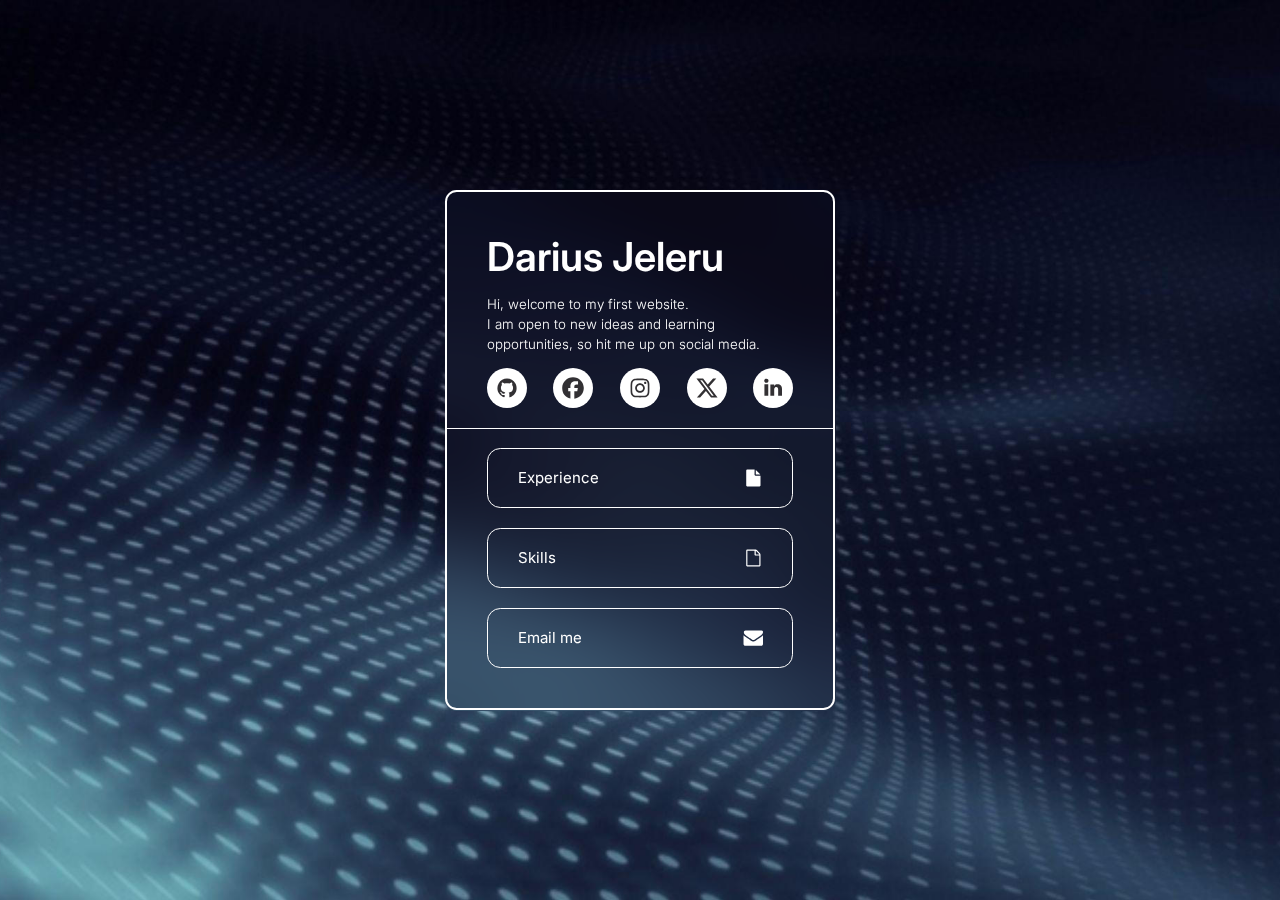
==== index.html @ 6e69805b "rebuild" ====
<!DOCTYPE HTML>
<html lang="en">
	<head>
		<title>home</title>
		<meta charset="utf-8" />
		<meta name="viewport" content="width=device-width,initial-scale=1" />
		<meta name="color-scheme" content="light only" />
		<meta name="description" content="home" />
		<meta property="og:site_name" content="home" />
		<meta property="og:title" content="home" />
		<meta property="og:type" content="website" />
		<meta property="og:description" content="home" />
		<link href="https://fonts.googleapis.com/css2?display=swap&family=Inter:ital,wght@0,300;0,400;0,600;1,300;1,400;1,600" rel="stylesheet" type="text/css" />
		<link rel="stylesheet" href="assets/main.css" />
		<noscript><link rel="stylesheet" href="assets/noscript.css" /></noscript>
	</head>
	<body class="is-loading">
		<div id="wrapper">
			<div id="main">
				<div class="inner">
					<h1 id="text02">Darius Jeleru</h1>
					<p id="text03"><span class="p">Hi, welcome to my first website.<br />I am open to new ideas and learning opportunities, so hit me up on social media.</span></p>
					<ul id="icons02" class="icons">
						<li>
							<a class="n01" href="https://github.com/Darius662/" role="button">
								<svg aria-labelledby="icons02-icon-1-title"><title id="icons02-icon-1-title">GitHub</title><use xlink:href="assets/icons.svg#github"></use></svg>
								<span class="label">GitHub</span>
							</a>
						</li><li>
							<a class="n02" href="https://www.facebook.com/darius.jeleru" role="button">
								<svg aria-labelledby="icons02-icon-2-title"><title id="icons02-icon-2-title">Facebook</title><use xlink:href="assets/icons.svg#facebook"></use></svg>
								<span class="label">Facebook</span>
							</a>
						</li><li>
							<a class="n03" href="https://www.instagram.com/darius_jeleru/" role="button">
								<svg aria-labelledby="icons02-icon-3-title"><title id="icons02-icon-3-title">Instagram</title><use xlink:href="assets/icons.svg#instagram"></use></svg>
								<span class="label">Instagram</span>
							</a>
						</li><li>
							<a class="n04" href="https://x.com/" role="button">
								<svg aria-labelledby="icons02-icon-4-title"><title id="icons02-icon-4-title">X</title><use xlink:href="assets/icons.svg#x"></use></svg>
								<span class="label">X</span>
							</a>
						</li><li>
							<a class="n05" href="https://www.linkedin.com/in/darius-jeleru-5b4602177/" role="button">
								<svg aria-labelledby="icons02-icon-5-title"><title id="icons02-icon-5-title">LinkedIn</title><use xlink:href="assets/icons.svg#linkedin"></use></svg>
								<span class="label">LinkedIn</span>
							</a>
						</li>
					</ul>
					<hr id="divider01" class="full">
					<ul id="buttons01" class="buttons">
						<li>
							<a href="tel:0000000000" class="button n01" role="button"><svg aria-labelledby="buttons01-icon-1-title"><title id="buttons01-icon-1-title">Document</title><use xlink:href="assets/icons.svg#document"></use></svg><span class="label">Experience</span></a>
						</li><li>
							<a href="sms:0000000000" class="button n02" role="button"><svg aria-labelledby="buttons01-icon-2-title"><title id="buttons01-icon-2-title">Document (Alt)</title><use xlink:href="assets/icons.svg#document-alt"></use></svg><span class="label">Skills</span></a>
						</li><li>
							<a href="mailto:user@domain.ext" class="button n03" role="button"><svg aria-labelledby="buttons01-icon-3-title"><title id="buttons01-icon-3-title">Email</title><use xlink:href="assets/icons.svg#email"></use></svg><span class="label">Email me</span></a>
						</li>
					</ul>
				</div>
			</div>
		</div>
		<script src="assets/main.js"></script>
	</body>
</html>
---- assets/main.css ----
html,body,div,span,applet,object,iframe,h1,h2,h3,h4,h5,h6,p,blockquote,pre,a,abbr,acronym,address,big,cite,code,del,dfn,em,img,ins,kbd,q,s,samp,small,strike,strong,sub,sup,tt,var,b,u,i,center,dl,dt,dd,ol,ul,li,fieldset,form,label,legend,table,caption,tbody,tfoot,thead,tr,th,td,article,aside,canvas,details,embed,figure,figcaption,footer,header,hgroup,menu,nav,output,ruby,section,summary,time,mark,audio,video{margin:0;padding:0;border:0;font-size:100%;font:inherit;vertical-align:baseline;}article,aside,details,figcaption,figure,footer,header,hgroup,menu,nav,section{display:block;}body{line-height:1;}ol,ul{list-style:none;}blockquote,q{quotes:none;}blockquote:before,blockquote:after,q:before,q:after{content:'';content:none;}table{border-collapse:collapse;border-spacing:0;}body{-webkit-text-size-adjust:none}mark{background-color:transparent;color:inherit}input::-moz-focus-inner{border:0;padding:0}input[type="text"],input[type="email"],select,textarea{-moz-appearance:none;-webkit-appearance:none;-ms-appearance:none;appearance:none}

*, *:before, *:after {
	box-sizing: border-box;
}

body {
	line-height: 1.0;
	min-height: var(--viewport-height);
	min-width: 320px;
	overflow-x: hidden;
	word-wrap: break-word;
}

body:before {
	content: '';
	display: block;
	background-attachment: scroll;
	height: var(--background-height);
	left: 0;
	pointer-events: none;
	position: fixed;
	top: 0;
	transform: scale(1);
	width: 100vw;
	z-index: 0;
	background-image: url('images/bg.jpg');
	background-position: center;
	background-repeat: no-repeat;
	background-size: cover;
	background-color: #FFFFFF;
}

:root {
	--background-height: 100vh;
	--site-language-alignment: left;
	--site-language-direction: ltr;
	--site-language-flex-alignment: flex-start;
	--site-language-indent-left: 1;
	--site-language-indent-right: 0;
	--site-language-margin-left: 0;
	--site-language-margin-right: auto;
	--viewport-height: 100vh;
}

html {
	font-size: 14pt;
}

u {
	text-decoration: underline;
}

strong {
	color: inherit;
	font-weight: bolder;
}

em {
	font-style: italic;
}

code {
	background-color: rgba(144,144,144,0.25);
	border-radius: 0.25em;
	font-family: 'Lucida Console', 'Courier New', monospace;
	font-size: 0.9em;
	font-weight: normal;
	letter-spacing: 0;
	margin: 0 0.25em;
	padding: 0.25em 0.5em;
	text-indent: 0;
}

mark {
	background-color: rgba(144,144,144,0.25);
}

spoiler-text {
	-webkit-text-stroke: 0;
	background-color: rgba(32,32,32,0.75);
	text-shadow: none;
	text-stroke: 0;
	color: transparent;
	cursor: pointer;
	transition: color 0.1s ease-in-out;
}

spoiler-text.active {
	color: #FFFFFF;
	cursor: text;
}

s {
	text-decoration: line-through;
}

sub {
	font-size: smaller;
	vertical-align: sub;
}

sup {
	font-size: smaller;
	vertical-align: super;
}

a {
	color: inherit;
	text-decoration: underline;
	transition: color 0.25s ease;
}

a[onclick]:not([href]) {
	cursor: pointer;
}

unloaded-script {
	display: none;
}

#wrapper {
	-webkit-overflow-scrolling: touch;
	align-items: center;
	display: flex;
	flex-direction: column;
	justify-content: center;
	min-height: var(--viewport-height);
	overflow: hidden;
	position: relative;
	z-index: 2;
	padding: 3rem 3rem 3rem 3rem;
}

#main {
	--alignment: var(--site-language-alignment);
	--flex-alignment: var(--site-language-flex-alignment);
	--indent-left: var(--site-language-indent-left);
	--indent-right: var(--site-language-indent-right);
	--margin-left: var(--site-language-margin-left);
	--margin-right: var(--site-language-margin-right);
	--border-radius-tl: 0.875rem;
	--border-radius-tr: 0.875rem;
	--border-radius-br: 0.875rem;
	--border-radius-bl: 0.875rem;
	align-items: center;
	display: flex;
	flex-grow: 0;
	flex-shrink: 0;
	justify-content: center;
	max-width: 100%;
	position: relative;
	text-align: var(--alignment);
	z-index: 1;
	background-color: transparent;
	border-radius: var(--border-radius-tl) var(--border-radius-tr) var(--border-radius-br) var(--border-radius-bl);
	border-top: solid 2px #FFFFFF;
	border-right: solid 2px #FFFFFF;
	border-bottom: solid 2px #FFFFFF;
	border-left: solid 2px #FFFFFF;
	-webkit-backdrop-filter: blur(2rem);
	backdrop-filter: blur(2rem);
	transition: opacity 1s ease 0s,transform 1s ease 0s;
}

#main > .inner {
	--border-radius-tl: calc(0.875rem - 2px);
	--border-radius-tr: calc(0.875rem - 2px);
	--border-radius-br: calc(0.875rem - 2px);
	--border-radius-bl: calc(0.875rem - 2px);
	--padding-horizontal: 3rem;
	--padding-vertical: 3rem;
	--spacing: 1rem;
	--width: 29rem;
	border-radius: var(--border-radius-tl) var(--border-radius-tr) var(--border-radius-br) var(--border-radius-bl);
	max-width: 100%;
	position: relative;
	width: var(--width);
	z-index: 1;
	padding: var(--padding-vertical) var(--padding-horizontal);
}

#main > .inner > * {
	margin-top: var(--spacing);
	margin-bottom: var(--spacing);
}

#main > .inner > :first-child {
	margin-top: 0 !important;
}

#main > .inner > :last-child {
	margin-bottom: 0 !important;
}

#main > .inner > .full {
	margin-left: calc(var(--padding-horizontal) * -1);
	max-width: calc(100% + calc(var(--padding-horizontal) * 2) + 0.4725px);
	width: calc(100% + calc(var(--padding-horizontal) * 2) + 0.4725px);
}

#main > .inner > .full:first-child {
	border-top-left-radius: inherit;
	border-top-right-radius: inherit;
	margin-top: calc(var(--padding-vertical) * -1) !important;
}

#main > .inner > .full:last-child {
	border-bottom-left-radius: inherit;
	border-bottom-right-radius: inherit;
	margin-bottom: calc(var(--padding-vertical) * -1) !important;
}

#main > .inner > .full.screen {
	border-radius: 0 !important;
	max-width: 100vw;
	position: relative;
	width: 100vw;
	left: 50%;
	margin-left: -50vw;
	right: auto;
}

body.is-loading #main {
	opacity: 0;
	transform: translateY(0.6375rem);
}

body #wrapper:after {
	background-position: center;
	background-repeat: no-repeat;
	background-size: contain;
	content: '';
	display: block;
	height: 8.125rem;
	left: calc(50% - 4.0625rem);
	opacity: 0;
	pointer-events: none;
	position: fixed;
	top: calc(50% - 4.0625rem);
	transition: opacity 1s ease, visibility 1s;
	visibility: hidden;
	width: 8.125rem;
	z-index: 100000;
}

body.is-loading {
	pointer-events: none;
}

body.is-loading.with-loader #wrapper:after {
	background-image: url('[data-uri]');
	opacity: 1;
	transform: scale(1.0);
	visibility: visible;
}

body.is-playing.with-loader #wrapper:after {
	opacity: 0;
	transform: scale(0.5);
	transition: opacity 0.25s ease, transform 0.75s ease, visibility 0.25s;
	visibility: hidden;
}

body.is-instant #main, body.is-instant #main > .inner > *,body.is-instant #main > .inner > section > *  {
	transition: none !important;
}

body.is-instant:after {
	display: none !important;
	transition: none !important;
}

h1, h2, h3, p {
	direction: var(--site-language-direction);
	position: relative;
}

h1 span.p, h2 span.p, h3 span.p, p span.p {
	display: block;
	position: relative;
}

h1 span[style], h2 span[style], h3 span[style], p span[style], h1 strong, h2 strong, h3 strong, p strong, h1 a, h2 a, h3 a, p a, h1 code, h2 code, h3 code, p code, h1 mark, h2 mark, h3 mark, p mark, h1 spoiler-text, h2 spoiler-text, h3 spoiler-text, p spoiler-text {
	-webkit-text-fill-color: currentcolor;
}

#text02 {
	color: #FFFFFF;
	font-family: 'Inter', sans-serif;
	font-size: 3em;
	line-height: 1.25;
	font-weight: 600;
}

#text02 mark {
	color: #FFF72B;
	background-color: transparent;
}

#text02 a {
	text-decoration: underline;
}

#text02 a:hover {
	text-decoration: none;
}

#text02 span.p:nth-child(n + 2) {
	margin-top: 1rem;
}

#text02 > * {
	display: inline-block;
	line-height: 1.2;
}

#text03 {
	max-width: 88.875rem;
	margin-left: var(--margin-left);
	margin-right: var(--margin-right);
	color: #FFFFFF;
	font-family: 'Inter', sans-serif;
	font-size: 1em;
	line-height: 1.5;
	font-weight: 300;
}

#text03 mark {
	color: #A17C5A;
	background-color: transparent;
}

#text03 a {
	text-decoration: none;
}

#text03 a:hover {
	text-decoration: underline;
}

#text03 span.p:nth-child(n + 2) {
	margin-top: 1rem;
}

.icons {
	display: flex;
	flex-wrap: wrap;
	justify-content: var(--flex-alignment);
	letter-spacing: 0;
	padding: 0;
}

.icons li {
	position: relative;
	z-index: 1;
}

.icons li a {
	align-items: center;
	display: flex;
	justify-content: center;
}

.icons li a svg {
	display: block;
	position: relative;
}

.icons li a + svg {
	display: block;
	height: 100%;
	left: 0;
	pointer-events: none;
	position: absolute;
	top: 0;
	width: 100%;
	z-index: -1;
}

.icons li a .label {
	display: none;
}

#icons02 {
	font-size: 1.5em;
	gap: 2rem;
}

#icons02 li a {
	border-radius: 100%;
	height: 2em;
	width: 2em;
	transition: transform 0.125s ease, color 0.125s ease, background-color 0.125s ease, border-color 0.125s ease;
}

#icons02 li a svg {
	height: 60%;
	width: 60%;
	transition: fill 0.125s ease;
}

#icons02 a {
	background-color: #FFFFFF;
}

#icons02 a svg {
	fill: #323033;
}

#icons02 a:hover {
	background-color: #FFFFFF !important;
}

#icons02 li a + svg {
	transition: transform 0.125s ease, fill 0.125s ease, stroke 0.125s ease;
}

#icons02 li a:hover {
	transform: scale(1.0775);
}

#icons02 li a:hover + svg {
	transform: scale(1.0775);
}

hr {
	align-items: center;
	border: 0;
	display: flex;
	justify-content: var(--flex-alignment);
	min-height: 1rem;
	padding: 0;
	position: relative;
	width: 100%;
}

hr:before {
	content: '';
}

#divider01:before {
	width: 100%;
	background-color: #FFFFFF;
	height: 1px;
}

.buttons {
	cursor: default;
	display: flex;
	justify-content: var(--flex-alignment);
	letter-spacing: 0;
	padding: 0;
}

.buttons li {
	max-width: 100%;
	text-align: var(--alignment);
}

.buttons li a {
	align-items: center;
	justify-content: center;
	max-width: 100%;
	text-align: center;
	text-decoration: none;
	vertical-align: middle;
	white-space: nowrap;
}

#buttons01 {
	gap: 1.5rem;
	flex-direction: row;
	flex-wrap: wrap;
}

#buttons01 li a {
	display: inline-flex;
	width: 100vw;
	height: 4.5rem;
	line-height: 4.5rem;
	padding: 0 2.25rem;
	vertical-align: middle;
	font-family: 'Inter', sans-serif;
	font-size: 1.125em;
	font-weight: 400;
	border-radius: 1rem;
	flex-direction: row-reverse;
	justify-content: flex-end;
	transition: transform 0.25s ease, color 0.25s ease, background-color 0.25s ease, border-color 0.25s ease;
}

#buttons01 li a svg {
	display: block;
	fill: #FFFFFF;
	flex-grow: 0;
	flex-shrink: 0;
	height: 100%;
	min-width: 16px;
	width: 1.5em;
	margin-left: 1.125rem;
	margin-right: calc(-0.125em + 0rem);
	transition: fill 0.25s ease;
}

#buttons01 li a .label {
	direction: var(--site-language-direction);
	overflow: hidden;
	flex-grow: 1;
	flex-shrink: 1;
	text-align: left;
	width: 100%;
}

#buttons01 .button {
	color: #FFFFFF;
	border: solid 1px #FFFFFF;
}

#buttons01 .button:hover {
	border-color: #FFFFFF !important;
	color: #FFFFFF !important;
}

#buttons01 .button:hover svg {
	fill: #FFFFFF !important;
}

#buttons01 li a:hover {
	transform: scale(1.025);
}

@media (max-width: 1920px) {
	
}

@media (max-width: 1680px) {
	html {
		font-size: 10pt;
	}
}

@media (max-width: 1280px) {
	html {
		font-size: 10pt;
	}
}

@media (max-width: 1024px) {
	
}

@media (max-width: 980px) {
	html {
		font-size: 9pt;
	}
}

@media (max-width: 736px) {
	html {
		font-size: 10pt;
	}
	
	
	
	#wrapper {
		padding: 2rem 2rem 2rem 2rem;
	}
	
	#main > .inner {
		--padding-horizontal: 2.5rem;
		--padding-vertical: 2.5rem;
		--spacing: 1rem;
	}
	
	#text02 {
		letter-spacing: 0rem;
		width: 100%;
		font-size: 3em;
		line-height: 1.25;
	}
	
	#text03 {
		letter-spacing: 0rem;
		width: 100%;
		font-size: 1em;
		line-height: 1.5;
	}
	
	#icons02 {
		font-size: 1.5em;
		gap: 2rem;
	}
	
	#icons02:not(:first-child) {
		margin-top: 2rem !important;
	}
	
	#icons02:not(:last-child) {
		margin-bottom: 2rem !important;
	}
	
	#divider01:not(:first-child) {
		margin-top: 2.5rem !important;
	}
	
	#divider01:not(:last-child) {
		margin-bottom: 2.5rem !important;
	}
	
	#buttons01 {
		gap: 1.5rem;
	}
	
	#buttons01 li a {
		letter-spacing: 0rem;
		font-size: 1.125em;
	}
	
	#buttons01 li a svg {
		width: 1.5em;
	}
}

@media (max-width: 480px) {
	#wrapper {
		padding: 1rem 1rem 1rem 1rem;
	}
	
	#main > .inner {
		--spacing: 0.875rem;
	}
	
	#buttons01 {
		flex-direction: column;
		flex-wrap: nowrap;
	}
	
	#buttons01 li a {
		max-width: 100%;
		width: 100%;
	}
}

@media (max-width: 360px) {
	#wrapper {
		padding: 0.5rem 0.5rem 0.5rem 0.5rem;
	}
	
	#main > .inner {
		--padding-horizontal: 1.875rem;
		--padding-vertical: 1.875rem;
		--spacing: 0.75rem;
	}
	
	#text02 {
		font-size: 2em;
	}
	
	#text03 {
		font-size: 1em;
	}
	
	#icons02 {
		gap: 1.5rem;
	}
	
	#buttons01 {
		gap: 1.125rem;
	}
}
---- assets/noscript.css ----
body {
	overflow: auto !important;
}

#main {
	opacity: 1.0 !important;
	transform: none !important;
	transition: none !important;
	filter: none !important;
}
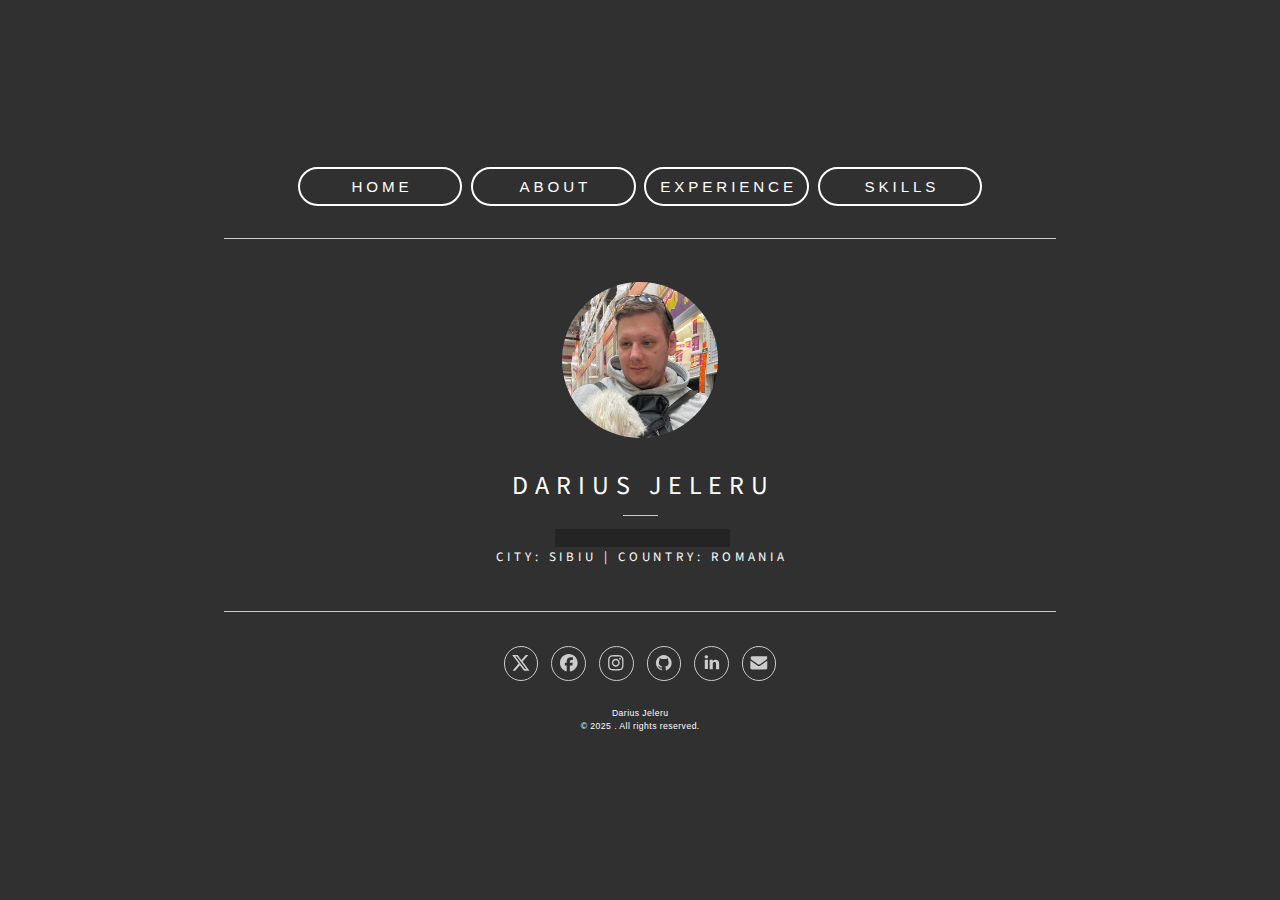
==== commit 342549ee: "variant 2" ====
--- a/index.html
+++ b/index.html
@@ -1,16 +1,16 @@
 <!DOCTYPE HTML>
 <html lang="en">
 	<head>
-		<title>home</title>
+		<title>Complete</title>
 		<meta charset="utf-8" />
 		<meta name="viewport" content="width=device-width,initial-scale=1" />
 		<meta name="color-scheme" content="light only" />
-		<meta name="description" content="home" />
-		<meta property="og:site_name" content="home" />
-		<meta property="og:title" content="home" />
+		<meta name="description" content="Complete" />
+		<meta property="og:site_name" content="Complete" />
+		<meta property="og:title" content="Complete" />
 		<meta property="og:type" content="website" />
-		<meta property="og:description" content="home" />
-		<link href="https://fonts.googleapis.com/css2?display=swap&family=Inter:ital,wght@0,300;0,400;0,600;1,300;1,400;1,600" rel="stylesheet" type="text/css" />
+		<meta property="og:description" content="Complete" />
+		<link href="https://fonts.googleapis.com/css2?display=swap&family=Source+Sans+Pro:ital,wght@0,200;0,400;0,700;1,200;1,400;1,700&family=Sora:ital,wght@0,200;0,400;1,200;1,400" rel="stylesheet" type="text/css" />
 		<link rel="stylesheet" href="assets/main.css" />
 		<noscript><link rel="stylesheet" href="assets/noscript.css" /></noscript>
 	</head>
@@ -18,46 +18,166 @@
 		<div id="wrapper">
 			<div id="main">
 				<div class="inner">
-					<h1 id="text02">Darius Jeleru</h1>
-					<p id="text03"><span class="p">Hi, welcome to my first website.<br />I am open to new ideas and learning opportunities, so hit me up on social media.</span></p>
-					<ul id="icons02" class="icons">
-						<li>
-							<a class="n01" href="https://github.com/Darius662/" role="button">
-								<svg aria-labelledby="icons02-icon-1-title"><title id="icons02-icon-1-title">GitHub</title><use xlink:href="assets/icons.svg#github"></use></svg>
-								<span class="label">GitHub</span>
-							</a>
-						</li><li>
-							<a class="n02" href="https://www.facebook.com/darius.jeleru" role="button">
-								<svg aria-labelledby="icons02-icon-2-title"><title id="icons02-icon-2-title">Facebook</title><use xlink:href="assets/icons.svg#facebook"></use></svg>
-								<span class="label">Facebook</span>
-							</a>
-						</li><li>
-							<a class="n03" href="https://www.instagram.com/darius_jeleru/" role="button">
-								<svg aria-labelledby="icons02-icon-3-title"><title id="icons02-icon-3-title">Instagram</title><use xlink:href="assets/icons.svg#instagram"></use></svg>
-								<span class="label">Instagram</span>
-							</a>
-						</li><li>
-							<a class="n04" href="https://x.com/" role="button">
-								<svg aria-labelledby="icons02-icon-4-title"><title id="icons02-icon-4-title">X</title><use xlink:href="assets/icons.svg#x"></use></svg>
-								<span class="label">X</span>
-							</a>
-						</li><li>
-							<a class="n05" href="https://www.linkedin.com/in/darius-jeleru-5b4602177/" role="button">
-								<svg aria-labelledby="icons02-icon-5-title"><title id="icons02-icon-5-title">LinkedIn</title><use xlink:href="assets/icons.svg#linkedin"></use></svg>
-								<span class="label">LinkedIn</span>
-							</a>
-						</li>
-					</ul>
-					<hr id="divider01" class="full">
-					<ul id="buttons01" class="buttons">
-						<li>
-							<a href="tel:0000000000" class="button n01" role="button"><svg aria-labelledby="buttons01-icon-1-title"><title id="buttons01-icon-1-title">Document</title><use xlink:href="assets/icons.svg#document"></use></svg><span class="label">Experience</span></a>
-						</li><li>
-							<a href="sms:0000000000" class="button n02" role="button"><svg aria-labelledby="buttons01-icon-2-title"><title id="buttons01-icon-2-title">Document (Alt)</title><use xlink:href="assets/icons.svg#document-alt"></use></svg><span class="label">Skills</span></a>
-						</li><li>
-							<a href="mailto:user@domain.ext" class="button n03" role="button"><svg aria-labelledby="buttons01-icon-3-title"><title id="buttons01-icon-3-title">Email</title><use xlink:href="assets/icons.svg#email"></use></svg><span class="label">Email me</span></a>
-						</li>
-					</ul>
+					<header id="header">
+						<ul id="buttons01" class="buttons">
+							<li>
+								<a href="#home" class="button n01" role="button">Home</a>
+							</li><li>
+								<a href="#about" class="button n02" role="button">About</a>
+							</li><li>
+								<a href="#experience" class="button n03" role="button">Experience</a>
+							</li><li>
+								<a href="#skills" class="button n04" role="button">Skills</a>
+							</li>
+						</ul>
+						<hr id="divider01">
+					</header>
+					<section id="home-section">
+						<div id="image01" class="image">
+							<span class="frame"><img src="assets/images/image01.jpg" alt="" /></span>
+						</div>
+						<div id="container02" class="container default full">
+							<div class="wrapper">
+								<div class="inner">
+									<h1 id="text23">Darius Jeleru</h1>
+									<hr id="divider12">
+									<p id="text25"><span class="p"><spoiler-text>DevOps Specialist</spoiler-text><br />City: Sibiu | Country: Romania</span></p>
+								</div>
+							</div>
+						</div>
+					</section>
+					<section id="about-section">
+						<div id="container01" class="container default full">
+							<div class="wrapper">
+								<div class="inner">
+									<h3 id="text05">About</h3>
+									<p id="text06"><span class="p">I am a tech-savvy person with a passion for <strong>gaming, Linux, Docker and Kubernetes</strong>. I love spending time in the realm of <strong>PC games, Linux Servers and Containers</strong>. My passion extends to a desire to constantly <strong>learn and grow</strong>. I am always seeking to acquire new IT skills like Coding, 3D Design, sketching, and something new getting added now and then.</span><span class="p">As an introvert, I find fulfillment in solitary pursuits and enjoy spending time alone with my hobbies.</span><span class="p">I am a <strong>DevOps Engineer</strong> with 4+ years of experience in the field.<br />I am passionate about self hosting everything on my own. If there is a big Tech app out there, I am self hosting it.</span><span class="p">I already replaced google photos with Immich, Onedrive, GDrive, and others with Nextcloud, and so on.<br />All is running on my two ProxMox Servers, TrueNas Server and some Raspberry Pis.</span></p>
+								</div>
+							</div>
+						</div>
+					</section>
+					<section id="experience-section">
+						<div id="container03" class="container default full">
+							<div class="wrapper">
+								<div class="inner">
+									<h3 id="text01">Experience</h3>
+									<h3 id="text08"><span class="p"><strong>DevOps Specialist</strong><br /><em>OptWare Romania</em></span></h3>
+									<p id="text10"><span class="p">I am maintaining Production relevant applications for our customer, reviewing and deploying new versions of the maintained applications and supporting users with technical issues.<br /><em>City: Sibiu | Country: Romania</em><br /><strong>01/11/2024 – Today</strong></span></p>
+								</div>
+							</div>
+						</div>
+						<div id="container04" class="container default full">
+							<div class="wrapper">
+								<div class="inner">
+									<h3 id="text11"><span class="p"><strong>DevOps Specialist</strong><br /><em>NTT DATA Romania</em></span></h3>
+									<p id="text12"><span class="p">I am maintaining Production relevant applications for our customer, reviewing and deploying new versions of the maintained applications and supporting users with technical issues.<br /><em>City: Sibiu | Country: Romania</em><br /><strong>11/2022 – 01/11/2024</strong></span></p>
+								</div>
+							</div>
+						</div>
+						<div id="container05" class="container default full">
+							<div class="wrapper">
+								<div class="inner">
+									<h3 id="text02"><span class="p"><strong>Onsite IT Support Specialist</strong><br /><em>VALEO IT Services International GmbH</em></span></h3>
+									<p id="text13"><span class="p">Managed IAM, MDM, and server systems for file, proxy, mail, print, and directory services.<br />Replaced the local IT Manager at client locations.<br /><em>City: Luhe-Wildenau | Country: Germany</em><br /><strong>02/2022 – 11/2022</strong></span></p>
+								</div>
+							</div>
+						</div>
+						<div id="container07" class="container default full">
+							<div class="wrapper">
+								<div class="inner">
+									<h3 id="text14"><span class="p"><strong>IT Support Specialist</strong><br /><em>VALEO IT Services International GmbH</em></span></h3>
+									<p id="text15"><span class="p">Provided 1st, 2nd, and 3rd level IT support for various companies<br /><em>City: Sibiu | Country: Romania</em><br /><strong>05/2020 – 02/2022</strong></span></p>
+								</div>
+							</div>
+						</div>
+						<div id="container08" class="container default full">
+							<div class="wrapper">
+								<div class="inner">
+									<h3 id="text16"><span class="p"><strong>Project Leader / CAD Part Designer</strong><br /><em>Bertrandt Engineering</em></span></h3>
+									<p id="text17"><span class="p">Led projects involving the design, development, and virtual testing of automotive components for BMW, Mini, Rolls-Royce, and Toyota and designing parts for the mentioned brands.<br /><em>City: Sibiu | Country: Romania</em><br /><strong>08/2019 – 05/2020</strong></span></p>
+								</div>
+							</div>
+						</div>
+						<div id="container09" class="container default full">
+							<div class="wrapper">
+								<div class="inner">
+									<h3 id="text18"><span class="p"><strong>Dispatcher</strong><br /><em>Xella</em></span></h3>
+									<p id="text19"><span class="p">Oversaw logistics and administrative tasks using SAP<br /><em>City: Sibiu | Country: Romania</em><br /><strong>04/2018 – 07/2018</strong></span></p>
+								</div>
+							</div>
+						</div>
+						<div id="container10" class="container default full">
+							<div class="wrapper">
+								<div class="inner">
+									<h3 id="text20"><span class="p"><strong>Customer service representative</strong><br /><em>Sykes Enterprise Eastern Europe</em></span></h3>
+									<p id="text21"><span class="p">Delivered exceptional customer service in a call center environment<br /><em>City: Sibiu | Country: Romania</em><br /><strong>06/2017 – 07/2018</strong></span></p>
+								</div>
+							</div>
+						</div>
+						<div id="container11" class="container default full">
+							<div class="wrapper">
+								<div class="inner">
+									<h3 id="text09"><span class="p"><strong>Delivery Office Typesetter</strong><br /><em>S.C. Amplexor Services S.R.L.</em></span></h3>
+									<p id="text07"><span class="p">Specialized in graphic design and document preparation using Adobe tools<br /><em>City: Sibiu | Country: Romania</em><br /><strong>02/2017 – 05/2017</strong></span></p>
+								</div>
+							</div>
+						</div>
+					</section>
+					<section id="skills-section">
+						<div id="container12" class="container default full">
+							<div class="wrapper">
+								<div class="inner">
+									<h2 id="text24"><em><strong>Core Competencies</strong></em></h2>
+									<div id="list03" class="list"><ul><li><p><strong>Engineering Excellence</strong>: Infrastructure Design, CI/CD Pipeline, Industry Best Practices</p></li><li><p><strong>Analytical &amp; Problem-Solving</strong>: Problem Solving, Analytical Thinking</p></li><li><p><strong>Growth Mindset</strong>: Continuous Learning, Adaptability &amp; Flexibility</p></li></ul></div>
+								</div>
+							</div>
+						</div>
+						<div id="container13" class="container default full">
+							<div class="wrapper">
+								<div class="inner">
+									<h2 id="text22"><em><strong>Technical Skills</strong></em></h2>
+									<div id="list02" class="list"><ul><li><p><strong>Cloud Computing</strong>: Azure, AWS, Docker, Kubernetes, Terraform</p></li><li><p><strong>Programming &amp; Scripting</strong>: Python, Bash Scripting, PowerShell</p></li><li><p><strong>DevOps</strong>: Jenkins, Git, Ansible</p></li><li><p><strong>Monitoring &amp; Logging</strong>: Elk Cluster, Prometheus, Influx DB, Grafana, NetData</p></li><li><p><strong>System Administration</strong>: Linux Administration, Windows Administration, Networking Concepts</p></li></ul></div>
+								</div>
+							</div>
+						</div>
+					</section>
+					<footer id="footer">
+						<hr id="divider03">
+						<ul id="icons01" class="icons">
+							<li>
+								<a class="n01" href="https://x.com/" role="button">
+									<svg aria-labelledby="icons01-icon-1-title"><title id="icons01-icon-1-title">X</title><use xlink:href="assets/icons.svg#x"></use></svg>
+									<span class="label">X</span>
+								</a>
+							</li><li>
+								<a class="n02" href="https://www.facebook.com/darius.jeleru" role="button">
+									<svg aria-labelledby="icons01-icon-2-title"><title id="icons01-icon-2-title">Facebook</title><use xlink:href="assets/icons.svg#facebook"></use></svg>
+									<span class="label">Facebook</span>
+								</a>
+							</li><li>
+								<a class="n03" href="https://instagram.com/darius_jeleru" role="button">
+									<svg aria-labelledby="icons01-icon-3-title"><title id="icons01-icon-3-title">Instagram</title><use xlink:href="assets/icons.svg#instagram"></use></svg>
+									<span class="label">Instagram</span>
+								</a>
+							</li><li>
+								<a class="n04" href="https://github.com/darius662" role="button">
+									<svg aria-labelledby="icons01-icon-4-title"><title id="icons01-icon-4-title">GitHub</title><use xlink:href="assets/icons.svg#github"></use></svg>
+									<span class="label">GitHub</span>
+								</a>
+							</li><li>
+								<a class="n05" href="https://www.linkedin.com/in/darius-jeleru-5b4602177/" role="button">
+									<svg aria-labelledby="icons01-icon-5-title"><title id="icons01-icon-5-title">LinkedIn</title><use xlink:href="assets/icons.svg#linkedin"></use></svg>
+									<span class="label">LinkedIn</span>
+								</a>
+							</li><li>
+								<a class="n06" href="mailto:dariusjeleru@gmail.com" role="button">
+									<svg aria-labelledby="icons01-icon-6-title"><title id="icons01-icon-6-title">Email</title><use xlink:href="assets/icons.svg#email"></use></svg>
+									<span class="label">Email</span>
+								</a>
+							</li>
+						</ul>
+						<p id="text03"><span class="p">Darius Jeleru<br />© 2025 . All rights reserved.</span></p>
+					</footer>
 				</div>
 			</div>
 		</div>
--- a/assets/main.css
+++ b/assets/main.css
@@ -10,25 +10,7 @@
 	min-width: 320px;
 	overflow-x: hidden;
 	word-wrap: break-word;
-}
-
-body:before {
-	content: '';
-	display: block;
-	background-attachment: scroll;
-	height: var(--background-height);
-	left: 0;
-	pointer-events: none;
-	position: fixed;
-	top: 0;
-	transform: scale(1);
-	width: 100vw;
-	z-index: 0;
-	background-image: url('images/bg.jpg');
-	background-position: center;
-	background-repeat: no-repeat;
-	background-size: cover;
-	background-color: #FFFFFF;
+	background-color: #303030;
 }
 
 :root {
@@ -44,7 +26,7 @@
 }
 
 html {
-	font-size: 14pt;
+	font-size: 18pt;
 }
 
 u {
@@ -129,20 +111,19 @@
 	overflow: hidden;
 	position: relative;
 	z-index: 2;
-	padding: 3rem 3rem 3rem 3rem;
 }
 
 #main {
-	--alignment: var(--site-language-alignment);
-	--flex-alignment: var(--site-language-flex-alignment);
-	--indent-left: var(--site-language-indent-left);
-	--indent-right: var(--site-language-indent-right);
-	--margin-left: var(--site-language-margin-left);
-	--margin-right: var(--site-language-margin-right);
-	--border-radius-tl: 0.875rem;
-	--border-radius-tr: 0.875rem;
-	--border-radius-br: 0.875rem;
-	--border-radius-bl: 0.875rem;
+	--alignment: center;
+	--flex-alignment: center;
+	--indent-left: 1;
+	--indent-right: 1;
+	--margin-left: auto;
+	--margin-right: auto;
+	--border-radius-tl: 0;
+	--border-radius-tr: 0;
+	--border-radius-br: 0;
+	--border-radius-bl: 0;
 	align-items: center;
 	display: flex;
 	flex-grow: 0;
@@ -152,26 +133,14 @@
 	position: relative;
 	text-align: var(--alignment);
 	z-index: 1;
-	background-color: transparent;
-	border-radius: var(--border-radius-tl) var(--border-radius-tr) var(--border-radius-br) var(--border-radius-bl);
-	border-top: solid 2px #FFFFFF;
-	border-right: solid 2px #FFFFFF;
-	border-bottom: solid 2px #FFFFFF;
-	border-left: solid 2px #FFFFFF;
-	-webkit-backdrop-filter: blur(2rem);
-	backdrop-filter: blur(2rem);
-	transition: opacity 1s ease 0s,transform 1s ease 0s;
+	transition: opacity 1s ease-in-out 0s;
 }
 
 #main > .inner {
-	--border-radius-tl: calc(0.875rem - 2px);
-	--border-radius-tr: calc(0.875rem - 2px);
-	--border-radius-br: calc(0.875rem - 2px);
-	--border-radius-bl: calc(0.875rem - 2px);
-	--padding-horizontal: 3rem;
-	--padding-vertical: 3rem;
-	--spacing: 1rem;
-	--width: 29rem;
+	--padding-horizontal: 1rem;
+	--padding-vertical: 1.25rem;
+	--spacing: 1.125rem;
+	--width: 50rem;
 	border-radius: var(--border-radius-tl) var(--border-radius-tr) var(--border-radius-br) var(--border-radius-bl);
 	max-width: 100%;
 	position: relative;
@@ -180,16 +149,28 @@
 	padding: var(--padding-vertical) var(--padding-horizontal);
 }
 
-#main > .inner > * {
+#main > .inner > header {
+	margin-bottom: var(--spacing);
+	border-top-left-radius: inherit;
+	border-top-right-radius: inherit;
+}
+
+#main > .inner > footer {
+	margin-top: var(--spacing);
+	border-bottom-left-radius: inherit;
+	border-bottom-right-radius: inherit;
+}
+
+#main > .inner > * > * {
 	margin-top: var(--spacing);
 	margin-bottom: var(--spacing);
 }
 
-#main > .inner > :first-child {
+#main > .inner > * > :first-child {
 	margin-top: 0 !important;
 }
 
-#main > .inner > :last-child {
+#main > .inner > * > :last-child {
 	margin-bottom: 0 !important;
 }
 
@@ -221,45 +202,55 @@
 	right: auto;
 }
 
+#main > .inner > * > .full {
+	margin-left: calc(-1rem);
+	max-width: calc(100% + 2rem + 0.4725px);
+	width: calc(100% + 2rem + 0.4725px);
+}
+
+#main > .inner > * > .full.screen {
+	border-radius: 0 !important;
+	max-width: 100vw;
+	position: relative;
+	width: 100vw;
+	left: 50%;
+	margin-left: -50vw;
+	right: auto;
+}
+
+#main > .inner > header > .full:first-child {
+	border-top-left-radius: inherit;
+	border-top-right-radius: inherit;
+	margin-top: -1.25rem !important;
+}
+
+#main > .inner > footer > .full:last-child {
+	margin-bottom: -1.25rem !important;
+	border-bottom-left-radius: inherit;
+	border-bottom-right-radius: inherit;
+}
+
 body.is-loading #main {
 	opacity: 0;
-	transform: translateY(0.6375rem);
-}
-
-body #wrapper:after {
-	background-position: center;
-	background-repeat: no-repeat;
-	background-size: contain;
-	content: '';
-	display: block;
-	height: 8.125rem;
-	left: calc(50% - 4.0625rem);
+}
+
+#main > .inner > header, #main > .inner > footer {
+	transition: opacity 0.25s ease-in-out 0.375s,visibility 0.25s linear 0.375s;
+}
+
+#main > .inner > header.hidden, #main > .inner > footer.hidden {
+	transition: opacity 0.25s ease-in-out, visibility 0.25s;
 	opacity: 0;
-	pointer-events: none;
-	position: fixed;
-	top: calc(50% - 4.0625rem);
-	transition: opacity 1s ease, visibility 1s;
 	visibility: hidden;
-	width: 8.125rem;
-	z-index: 100000;
-}
-
-body.is-loading {
-	pointer-events: none;
-}
-
-body.is-loading.with-loader #wrapper:after {
-	background-image: url('[data-uri]');
-	opacity: 1;
-	transform: scale(1.0);
-	visibility: visible;
-}
-
-body.is-playing.with-loader #wrapper:after {
+}
+
+#main > .inner > section {
+	transition: opacity 0.5s ease-in-out 0.25s,min-height 0.25s ease-in-out, max-height 0.25s ease-in-out;
+}
+
+#main > .inner > section.inactive {
 	opacity: 0;
-	transform: scale(0.5);
-	transition: opacity 0.25s ease, transform 0.75s ease, visibility 0.25s;
-	visibility: hidden;
+	transition: opacity 0.25s ease-in-out;
 }
 
 body.is-instant #main, body.is-instant #main > .inner > *,body.is-instant #main > .inner > section > *  {
@@ -271,6 +262,197 @@
 	transition: none !important;
 }
 
+.buttons {
+	cursor: default;
+	display: flex;
+	justify-content: var(--flex-alignment);
+	letter-spacing: 0;
+	padding: 0;
+}
+
+.buttons li {
+	max-width: 100%;
+	text-align: var(--alignment);
+}
+
+.buttons li a {
+	align-items: center;
+	justify-content: center;
+	max-width: 100%;
+	text-align: center;
+	text-decoration: none;
+	vertical-align: middle;
+	white-space: nowrap;
+}
+
+#buttons01 {
+	gap: 0.5rem;
+	flex-direction: row;
+	flex-wrap: wrap;
+}
+
+#buttons01:not(:first-child) {
+	margin-top: 1.375rem !important;
+}
+
+#buttons01:not(:last-child) {
+	margin-bottom: 1.375rem !important;
+}
+
+#buttons01 li a {
+	display: inline-block;
+	width: 9.5rem;
+	height: 2.25rem;
+	line-height: calc(2.25rem - 4px);
+	padding: 0 0.5rem;
+	vertical-align: middle;
+	text-transform: uppercase;
+	font-family: 'Arial', sans-serif;
+	letter-spacing: 0.225rem;
+	padding-left: calc(0.225rem + 0.5rem);
+	font-size: 0.875em;
+	font-weight: 400;
+	border-radius: 2rem;
+	direction: var(--site-language-direction);
+	overflow: hidden;
+	text-overflow: ellipsis;
+	transition: color 0.25s ease, background-color 0.25s ease, border-color 0.25s ease;
+}
+
+#buttons01 .button {
+	color: #FFFFFF;
+	border: solid 2px #FFFFFF;
+}
+
+#buttons01 .button:hover {
+	border-color: #309EDB !important;
+	color: #309EDB !important;
+}
+
+hr {
+	align-items: center;
+	border: 0;
+	display: flex;
+	justify-content: var(--flex-alignment);
+	min-height: 1rem;
+	padding: 0;
+	position: relative;
+	width: 100%;
+}
+
+hr:before {
+	content: '';
+}
+
+#divider01:not(:first-child) {
+	margin-top: 0.875rem !important;
+}
+
+#divider01:not(:last-child) {
+	margin-bottom: 0.875rem !important;
+}
+
+#divider01:before {
+	width: 100%;
+	background-color: #CCCCCC;
+	height: 1px;
+	border-radius: 0px;
+}
+
+#divider12:not(:first-child) {
+	margin-top: 0.25rem !important;
+}
+
+#divider12:not(:last-child) {
+	margin-bottom: 0.25rem !important;
+}
+
+#divider12:before {
+	width: 2rem;
+	background-color: #CCCCCC;
+	height: 1px;
+	border-radius: 0px;
+}
+
+#divider03:not(:first-child) {
+	margin-top: 0.875rem !important;
+}
+
+#divider03:not(:last-child) {
+	margin-bottom: 0.875rem !important;
+}
+
+#divider03:before {
+	width: 100%;
+	background-color: #CCCCCC;
+	height: 1px;
+	border-radius: 0px;
+}
+
+#header {
+	margin-bottom: 2rem !important;
+}
+
+#footer {
+	margin-top: 2rem !important;
+}
+
+.image {
+	display: block;
+	line-height: 0;
+	max-width: 100%;
+	position: relative;
+}
+
+.image .frame {
+	-webkit-backface-visibility: hidden;
+	-webkit-transform: translate3d(0, 0, 0);
+	display: inline-block;
+	max-width: 100%;
+	overflow: hidden;
+	vertical-align: top;
+	width: 100%;
+}
+
+.image .frame img {
+	border-radius: 0 !important;
+	max-width: 100%;
+	vertical-align: top;
+	width: inherit;
+}
+
+.image.full .frame {
+	display: block;
+}
+
+.image.full:first-child .frame {
+	border-top-left-radius: inherit;
+	border-top-right-radius: inherit;
+}
+
+.image.full:last-child .frame {
+	border-bottom-left-radius: inherit;
+	border-bottom-right-radius: inherit;
+}
+
+#image01:not(:first-child) {
+	margin-top: 1.875rem !important;
+}
+
+#image01:not(:last-child) {
+	margin-bottom: 1.875rem !important;
+}
+
+#image01 .frame {
+	width: 9rem;
+	border-radius: 100%;
+	transition: none;
+}
+
+#image01 .frame img {
+	transition: none;
+}
+
 h1, h2, h3, p {
 	direction: var(--site-language-direction);
 	position: relative;
@@ -285,17 +467,248 @@
 	-webkit-text-fill-color: currentcolor;
 }
 
+#text23 {
+	text-transform: uppercase;
+	color: #FFFFFF;
+	font-family: 'Source Sans Pro', sans-serif;
+	letter-spacing: 0.4rem;
+	width: calc(100% + 0.4rem);
+	font-size: 1.5em;
+	line-height: 1.25;
+	font-weight: 400;
+}
+
+#text23 a {
+	text-decoration: underline;
+}
+
+#text23 a:hover {
+	text-decoration: none;
+}
+
+#text23 span.p:nth-child(n + 2) {
+	margin-top: 1rem;
+}
+
+#text25 {
+	text-transform: uppercase;
+	color: #FFFFFF;
+	font-family: 'Source Sans Pro', sans-serif;
+	letter-spacing: 0.225rem;
+	width: calc(100% + 0.225rem);
+	font-size: 0.75em;
+	line-height: 1.5;
+	font-weight: 400;
+}
+
+#text25 a {
+	text-decoration: underline;
+}
+
+#text25 a:hover {
+	text-decoration: none;
+}
+
+#text25 span.p:nth-child(n + 2) {
+	margin-top: 1rem;
+}
+
+#text05 {
+	text-transform: uppercase;
+	color: #FFFFFF;
+	font-family: 'Source Sans Pro', sans-serif;
+	letter-spacing: 0.4rem;
+	width: calc(100% + 0.4rem);
+	font-size: 1em;
+	line-height: 1.5;
+	font-weight: 400;
+}
+
+#text05 a {
+	text-decoration: underline;
+}
+
+#text05 a:hover {
+	text-decoration: none;
+}
+
+#text05 span.p:nth-child(n + 2) {
+	margin-top: 1rem;
+}
+
+#text06 {
+	color: #FFFFFF;
+	font-family: 'Sora', sans-serif;
+	font-size: 0.875em;
+	line-height: 1.5;
+	font-weight: 200;
+}
+
+#text06 a:hover {
+	color: #309EDB;
+}
+
+#text06 a {
+	text-decoration: underline;
+}
+
+#text06 span.p:nth-child(n + 2) {
+	margin-top: 0.75rem;
+}
+
+#text01 {
+	text-transform: uppercase;
+	color: #FFFFFF;
+	font-family: 'Source Sans Pro', sans-serif;
+	letter-spacing: 0.4rem;
+	width: calc(100% + 0.4rem);
+	font-size: 1em;
+	line-height: 1.5;
+	font-weight: 400;
+}
+
+#text01 a {
+	text-decoration: underline;
+}
+
+#text01 a:hover {
+	text-decoration: none;
+}
+
+#text01 span.p:nth-child(n + 2) {
+	margin-top: 1rem;
+}
+
+#text08:not(:first-child) {
+	margin-top: 0rem !important;
+}
+
+#text08:not(:last-child) {
+	margin-bottom: 0rem !important;
+}
+
+#text08 {
+	color: #FFFFFF;
+	font-family: 'Source Sans Pro', sans-serif;
+	font-size: 1em;
+	line-height: 1.5;
+	font-weight: 400;
+}
+
+#text08 a {
+	text-decoration: underline;
+}
+
+#text08 a:hover {
+	text-decoration: none;
+}
+
+#text08 span.p:nth-child(n + 2) {
+	margin-top: 1rem;
+}
+
+#text10:not(:first-child) {
+	margin-top: 0rem !important;
+}
+
+#text10:not(:last-child) {
+	margin-bottom: 0rem !important;
+}
+
+#text10 {
+	color: #FFFFFF;
+	font-family: 'Sora', sans-serif;
+	letter-spacing: 0.025rem;
+	width: calc(100% + 0.025rem);
+	font-size: 0.875em;
+	line-height: 1.5;
+	font-weight: 200;
+}
+
+#text10 a {
+	text-decoration: underline;
+}
+
+#text10 a:hover {
+	text-decoration: none;
+}
+
+#text10 span.p:nth-child(n + 2) {
+	margin-top: 1rem;
+}
+
+#text11:not(:first-child) {
+	margin-top: 0rem !important;
+}
+
+#text11:not(:last-child) {
+	margin-bottom: 0rem !important;
+}
+
+#text11 {
+	color: #FFFFFF;
+	font-family: 'Source Sans Pro', sans-serif;
+	font-size: 1em;
+	line-height: 1.5;
+	font-weight: 400;
+}
+
+#text11 a {
+	text-decoration: underline;
+}
+
+#text11 a:hover {
+	text-decoration: none;
+}
+
+#text11 span.p:nth-child(n + 2) {
+	margin-top: 1rem;
+}
+
+#text12:not(:first-child) {
+	margin-top: 0rem !important;
+}
+
+#text12:not(:last-child) {
+	margin-bottom: 0rem !important;
+}
+
+#text12 {
+	color: #FFFFFF;
+	font-family: 'Sora', sans-serif;
+	letter-spacing: 0.025rem;
+	width: calc(100% + 0.025rem);
+	font-size: 0.875em;
+	line-height: 1.5;
+	font-weight: 200;
+}
+
+#text12 a {
+	text-decoration: underline;
+}
+
+#text12 a:hover {
+	text-decoration: none;
+}
+
+#text12 span.p:nth-child(n + 2) {
+	margin-top: 1rem;
+}
+
+#text02:not(:first-child) {
+	margin-top: 0rem !important;
+}
+
+#text02:not(:last-child) {
+	margin-bottom: 0rem !important;
+}
+
 #text02 {
 	color: #FFFFFF;
-	font-family: 'Inter', sans-serif;
-	font-size: 3em;
-	line-height: 1.25;
-	font-weight: 600;
-}
-
-#text02 mark {
-	color: #FFF72B;
-	background-color: transparent;
+	font-family: 'Source Sans Pro', sans-serif;
+	font-size: 1em;
+	line-height: 1.5;
+	font-weight: 400;
 }
 
 #text02 a {
@@ -310,37 +723,2279 @@
 	margin-top: 1rem;
 }
 
-#text02 > * {
-	display: inline-block;
-	line-height: 1.2;
-}
-
-#text03 {
-	max-width: 88.875rem;
-	margin-left: var(--margin-left);
-	margin-right: var(--margin-right);
+#text13:not(:first-child) {
+	margin-top: 0rem !important;
+}
+
+#text13:not(:last-child) {
+	margin-bottom: 0rem !important;
+}
+
+#text13 {
 	color: #FFFFFF;
-	font-family: 'Inter', sans-serif;
+	font-family: 'Sora', sans-serif;
+	letter-spacing: 0.025rem;
+	width: calc(100% + 0.025rem);
+	font-size: 0.875em;
+	line-height: 1.5;
+	font-weight: 200;
+}
+
+#text13 a {
+	text-decoration: underline;
+}
+
+#text13 a:hover {
+	text-decoration: none;
+}
+
+#text13 span.p:nth-child(n + 2) {
+	margin-top: 1rem;
+}
+
+#text14:not(:first-child) {
+	margin-top: 0rem !important;
+}
+
+#text14:not(:last-child) {
+	margin-bottom: 0rem !important;
+}
+
+#text14 {
+	color: #FFFFFF;
+	font-family: 'Source Sans Pro', sans-serif;
 	font-size: 1em;
 	line-height: 1.5;
-	font-weight: 300;
-}
-
-#text03 mark {
-	color: #A17C5A;
-	background-color: transparent;
+	font-weight: 400;
+}
+
+#text14 a {
+	text-decoration: underline;
+}
+
+#text14 a:hover {
+	text-decoration: none;
+}
+
+#text14 span.p:nth-child(n + 2) {
+	margin-top: 1rem;
+}
+
+#text15:not(:first-child) {
+	margin-top: 0rem !important;
+}
+
+#text15:not(:last-child) {
+	margin-bottom: 0rem !important;
+}
+
+#text15 {
+	color: #FFFFFF;
+	font-family: 'Sora', sans-serif;
+	letter-spacing: 0.025rem;
+	width: calc(100% + 0.025rem);
+	font-size: 0.875em;
+	line-height: 1.5;
+	font-weight: 200;
+}
+
+#text15 a {
+	text-decoration: underline;
+}
+
+#text15 a:hover {
+	text-decoration: none;
+}
+
+#text15 span.p:nth-child(n + 2) {
+	margin-top: 1rem;
+}
+
+#text16:not(:first-child) {
+	margin-top: 0rem !important;
+}
+
+#text16:not(:last-child) {
+	margin-bottom: 0rem !important;
+}
+
+#text16 {
+	color: #FFFFFF;
+	font-family: 'Source Sans Pro', sans-serif;
+	font-size: 1em;
+	line-height: 1.5;
+	font-weight: 400;
+}
+
+#text16 a {
+	text-decoration: underline;
+}
+
+#text16 a:hover {
+	text-decoration: none;
+}
+
+#text16 span.p:nth-child(n + 2) {
+	margin-top: 1rem;
+}
+
+#text17:not(:first-child) {
+	margin-top: 0rem !important;
+}
+
+#text17:not(:last-child) {
+	margin-bottom: 0rem !important;
+}
+
+#text17 {
+	color: #FFFFFF;
+	font-family: 'Sora', sans-serif;
+	letter-spacing: 0.025rem;
+	width: calc(100% + 0.025rem);
+	font-size: 0.875em;
+	line-height: 1.5;
+	font-weight: 200;
+}
+
+#text17 a {
+	text-decoration: underline;
+}
+
+#text17 a:hover {
+	text-decoration: none;
+}
+
+#text17 span.p:nth-child(n + 2) {
+	margin-top: 1rem;
+}
+
+#text18:not(:first-child) {
+	margin-top: 0rem !important;
+}
+
+#text18:not(:last-child) {
+	margin-bottom: 0rem !important;
+}
+
+#text18 {
+	color: #FFFFFF;
+	font-family: 'Source Sans Pro', sans-serif;
+	font-size: 1em;
+	line-height: 1.5;
+	font-weight: 400;
+}
+
+#text18 a {
+	text-decoration: underline;
+}
+
+#text18 a:hover {
+	text-decoration: none;
+}
+
+#text18 span.p:nth-child(n + 2) {
+	margin-top: 1rem;
+}
+
+#text19:not(:first-child) {
+	margin-top: 0rem !important;
+}
+
+#text19:not(:last-child) {
+	margin-bottom: 0rem !important;
+}
+
+#text19 {
+	color: #FFFFFF;
+	font-family: 'Sora', sans-serif;
+	letter-spacing: 0.025rem;
+	width: calc(100% + 0.025rem);
+	font-size: 0.875em;
+	line-height: 1.5;
+	font-weight: 200;
+}
+
+#text19 a {
+	text-decoration: underline;
+}
+
+#text19 a:hover {
+	text-decoration: none;
+}
+
+#text19 span.p:nth-child(n + 2) {
+	margin-top: 1rem;
+}
+
+#text20:not(:first-child) {
+	margin-top: 0rem !important;
+}
+
+#text20:not(:last-child) {
+	margin-bottom: 0rem !important;
+}
+
+#text20 {
+	color: #FFFFFF;
+	font-family: 'Source Sans Pro', sans-serif;
+	font-size: 1em;
+	line-height: 1.5;
+	font-weight: 400;
+}
+
+#text20 a {
+	text-decoration: underline;
+}
+
+#text20 a:hover {
+	text-decoration: none;
+}
+
+#text20 span.p:nth-child(n + 2) {
+	margin-top: 1rem;
+}
+
+#text21:not(:first-child) {
+	margin-top: 0rem !important;
+}
+
+#text21:not(:last-child) {
+	margin-bottom: 0rem !important;
+}
+
+#text21 {
+	color: #FFFFFF;
+	font-family: 'Sora', sans-serif;
+	letter-spacing: 0.025rem;
+	width: calc(100% + 0.025rem);
+	font-size: 0.875em;
+	line-height: 1.5;
+	font-weight: 200;
+}
+
+#text21 a {
+	text-decoration: underline;
+}
+
+#text21 a:hover {
+	text-decoration: none;
+}
+
+#text21 span.p:nth-child(n + 2) {
+	margin-top: 1rem;
+}
+
+#text09:not(:first-child) {
+	margin-top: 0rem !important;
+}
+
+#text09:not(:last-child) {
+	margin-bottom: 0rem !important;
+}
+
+#text09 {
+	color: #FFFFFF;
+	font-family: 'Source Sans Pro', sans-serif;
+	font-size: 1em;
+	line-height: 1.5;
+	font-weight: 400;
+}
+
+#text09 a {
+	text-decoration: underline;
+}
+
+#text09 a:hover {
+	text-decoration: none;
+}
+
+#text09 span.p:nth-child(n + 2) {
+	margin-top: 1rem;
+}
+
+#text07:not(:first-child) {
+	margin-top: 0rem !important;
+}
+
+#text07:not(:last-child) {
+	margin-bottom: 0rem !important;
+}
+
+#text07 {
+	color: #FFFFFF;
+	font-family: 'Sora', sans-serif;
+	letter-spacing: 0.025rem;
+	width: calc(100% + 0.025rem);
+	font-size: 0.875em;
+	line-height: 1.5;
+	font-weight: 200;
+}
+
+#text07 a {
+	text-decoration: underline;
+}
+
+#text07 a:hover {
+	text-decoration: none;
+}
+
+#text07 span.p:nth-child(n + 2) {
+	margin-top: 1rem;
+}
+
+#text24:not(:first-child) {
+	margin-top: 0rem !important;
+}
+
+#text24:not(:last-child) {
+	margin-bottom: 0rem !important;
+}
+
+#text24 {
+	color: #FFFFFF;
+	font-family: 'Source Sans Pro', sans-serif;
+	letter-spacing: 0.025rem;
+	width: calc(100% + 0.025rem);
+	font-size: 1.25em;
+	line-height: 1.5;
+	font-weight: 200;
+}
+
+#text24 a {
+	text-decoration: underline;
+}
+
+#text24 a:hover {
+	text-decoration: none;
+}
+
+#text24 span.p:nth-child(n + 2) {
+	margin-top: 1rem;
+}
+
+#text22:not(:first-child) {
+	margin-top: 0rem !important;
+}
+
+#text22:not(:last-child) {
+	margin-bottom: 0rem !important;
+}
+
+#text22 {
+	color: #FFFFFF;
+	font-family: 'Source Sans Pro', sans-serif;
+	letter-spacing: 0.025rem;
+	width: calc(100% + 0.025rem);
+	font-size: 1.25em;
+	line-height: 1.5;
+	font-weight: 200;
+}
+
+#text22 a {
+	text-decoration: underline;
+}
+
+#text22 a:hover {
+	text-decoration: none;
+}
+
+#text22 span.p:nth-child(n + 2) {
+	margin-top: 1rem;
+}
+
+#text03:not(:first-child) {
+	margin-top: 0rem !important;
+}
+
+#text03:not(:last-child) {
+	margin-bottom: 0rem !important;
+}
+
+#text03 {
+	color: #FFFFFF;
+	font-family: 'Arial', sans-serif;
+	letter-spacing: 0.025rem;
+	width: calc(100% + 0.025rem);
+	font-size: 0.5em;
+	line-height: 1.5;
+	font-weight: 400;
 }
 
 #text03 a {
+	text-decoration: underline;
+}
+
+#text03 a:hover {
 	text-decoration: none;
-}
-
-#text03 a:hover {
-	text-decoration: underline;
 }
 
 #text03 span.p:nth-child(n + 2) {
 	margin-top: 1rem;
+}
+
+.container {
+	position: relative;
+}
+
+.container > .wrapper {
+	vertical-align: top;
+	position: relative;
+	max-width: 100%;
+	border-radius: inherit;
+}
+
+.container > .wrapper > .inner {
+	vertical-align: top;
+	position: relative;
+	max-width: 100%;
+	border-radius: inherit;
+	text-align: var(--alignment);
+}
+
+#main .container.full:first-child > .wrapper {
+	border-top-left-radius: inherit;
+	border-top-right-radius: inherit;
+}
+
+#main .container.full:last-child > .wrapper {
+	border-bottom-left-radius: inherit;
+	border-bottom-right-radius: inherit;
+}
+
+#main .container.full:first-child > .wrapper > .inner {
+	border-top-left-radius: inherit;
+	border-top-right-radius: inherit;
+}
+
+#main .container.full:last-child > .wrapper > .inner {
+	border-bottom-left-radius: inherit;
+	border-bottom-right-radius: inherit;
+}
+
+#container02 {
+	display: flex;
+	width: 100%;
+	align-items: center;
+	justify-content: center;
+	background-color: transparent;
+}
+
+#container02 > .wrapper > .inner {
+	--gutters: 2rem;
+	--padding-horizontal: 0rem;
+	--padding-vertical: 0rem;
+	--spacing: 0rem;
+	padding: var(--padding-vertical) var(--padding-horizontal);
+}
+
+#container02 > .wrapper {
+	max-width: var(--width);
+	width: 100%;
+}
+
+#container02.default > .wrapper > .inner > * {
+	margin-bottom: var(--spacing);
+	margin-top: var(--spacing);
+}
+
+#container02.default > .wrapper > .inner > *:first-child {
+	margin-top: 0 !important;
+}
+
+#container02.default > .wrapper > .inner > *:last-child {
+	margin-bottom: 0 !important;
+}
+
+#container02.columns > .wrapper > .inner {
+	flex-wrap: wrap;
+	display: flex;
+	align-items: flex-start;
+}
+
+#container02.columns > .wrapper > .inner > * {
+	flex-grow: 0;
+	flex-shrink: 0;
+	max-width: 100%;
+	text-align: var(--alignment);
+	padding: 0 0 0 var(--gutters);
+}
+
+#container02.columns > .wrapper > .inner > * > * {
+	margin-bottom: var(--spacing);
+	margin-top: var(--spacing);
+}
+
+#container02.columns > .wrapper > .inner > * > *:first-child {
+	margin-top: 0 !important;
+}
+
+#container02.columns > .wrapper > .inner > * > *:last-child {
+	margin-bottom: 0 !important;
+}
+
+#container02.columns > .wrapper > .inner > *:first-child {
+	margin-left: calc(var(--gutters) * -1);
+}
+
+#container02.default > .wrapper > .inner > .full {
+	margin-left: calc(var(--padding-horizontal) * -1);
+	max-width: none !important;
+	width: calc(100% + (var(--padding-horizontal) * 2) + 0.4725px);
+}
+
+#container02.default > .wrapper > .inner > .full:first-child {
+	margin-top: calc(var(--padding-vertical) * -1) !important;
+	border-top-left-radius: inherit;
+	border-top-right-radius: inherit;
+}
+
+#container02.default > .wrapper > .inner > .full:last-child {
+	margin-bottom: calc(var(--padding-vertical) * -1) !important;
+	border-bottom-left-radius: inherit;
+	border-bottom-right-radius: inherit;
+}
+
+#container02.columns > .wrapper > .inner > div > .full {
+	margin-left: calc(var(--gutters) * -0.5);
+	max-width: none !important;
+	width: calc(100% + var(--gutters) + 0.4725px);
+}
+
+#container02.columns > .wrapper > .inner > div:first-child > .full {
+	margin-left: calc(var(--padding-horizontal) * -1);
+	width: calc(100% + var(--padding-horizontal) + calc(var(--gutters) * 0.5) + 0.4725px);
+}
+
+#container02.columns > .wrapper > .inner > div:last-child > .full {
+	width: calc(100% + var(--padding-horizontal) + calc(var(--gutters) * 0.5) + 0.4725px);
+}
+
+#container02.columns > .wrapper > .inner > div > .full:first-child {
+	margin-top: calc(var(--padding-vertical) * -1) !important;
+}
+
+#container02.columns > .wrapper > .inner > div > .full:last-child {
+	margin-bottom: calc(var(--padding-vertical) * -1) !important;
+}
+
+#container02.columns > .wrapper > .inner > div:first-child, #container02.columns > .wrapper > .inner > div:first-child > .full:first-child {
+	border-top-left-radius: inherit;
+}
+
+#container02.columns > .wrapper > .inner > div:last-child, #container02.columns > .wrapper > .inner > div:last-child > .full:first-child {
+	border-top-right-radius: inherit;
+}
+
+#container02.columns > .wrapper > .inner > .full {
+	align-self: stretch;
+}
+
+#container02.columns > .wrapper > .inner > .full:first-child {
+	border-bottom-left-radius: inherit;
+	border-top-left-radius: inherit;
+}
+
+#container02.columns > .wrapper > .inner > .full:last-child {
+	border-bottom-right-radius: inherit;
+	border-top-right-radius: inherit;
+}
+
+#container02.columns > .wrapper > .inner > .full > .full:first-child:last-child {
+	border-radius: inherit;
+	height: calc(100% + (var(--padding-vertical) * 2));
+}
+
+#container02.columns > .wrapper > .inner > .full > .full:first-child:last-child > * {
+	border-radius: inherit;
+	height: 100%;
+	position: absolute;
+	width: 100%;
+}
+
+#container01 {
+	display: flex;
+	width: 100%;
+	align-items: center;
+	justify-content: center;
+	background-color: transparent;
+}
+
+#container01 > .wrapper > .inner {
+	--gutters: 2rem;
+	--padding-horizontal: 0rem;
+	--padding-vertical: 0rem;
+	--spacing: 0rem;
+	padding: var(--padding-vertical) var(--padding-horizontal);
+}
+
+#container01 > .wrapper {
+	max-width: var(--width);
+	width: 100%;
+}
+
+#container01.default > .wrapper > .inner > * {
+	margin-bottom: var(--spacing);
+	margin-top: var(--spacing);
+}
+
+#container01.default > .wrapper > .inner > *:first-child {
+	margin-top: 0 !important;
+}
+
+#container01.default > .wrapper > .inner > *:last-child {
+	margin-bottom: 0 !important;
+}
+
+#container01.columns > .wrapper > .inner {
+	flex-wrap: wrap;
+	display: flex;
+	align-items: flex-start;
+}
+
+#container01.columns > .wrapper > .inner > * {
+	flex-grow: 0;
+	flex-shrink: 0;
+	max-width: 100%;
+	text-align: var(--alignment);
+	padding: 0 0 0 var(--gutters);
+}
+
+#container01.columns > .wrapper > .inner > * > * {
+	margin-bottom: var(--spacing);
+	margin-top: var(--spacing);
+}
+
+#container01.columns > .wrapper > .inner > * > *:first-child {
+	margin-top: 0 !important;
+}
+
+#container01.columns > .wrapper > .inner > * > *:last-child {
+	margin-bottom: 0 !important;
+}
+
+#container01.columns > .wrapper > .inner > *:first-child {
+	margin-left: calc(var(--gutters) * -1);
+}
+
+#container01.default > .wrapper > .inner > .full {
+	margin-left: calc(var(--padding-horizontal) * -1);
+	max-width: none !important;
+	width: calc(100% + (var(--padding-horizontal) * 2) + 0.4725px);
+}
+
+#container01.default > .wrapper > .inner > .full:first-child {
+	margin-top: calc(var(--padding-vertical) * -1) !important;
+	border-top-left-radius: inherit;
+	border-top-right-radius: inherit;
+}
+
+#container01.default > .wrapper > .inner > .full:last-child {
+	margin-bottom: calc(var(--padding-vertical) * -1) !important;
+	border-bottom-left-radius: inherit;
+	border-bottom-right-radius: inherit;
+}
+
+#container01.columns > .wrapper > .inner > div > .full {
+	margin-left: calc(var(--gutters) * -0.5);
+	max-width: none !important;
+	width: calc(100% + var(--gutters) + 0.4725px);
+}
+
+#container01.columns > .wrapper > .inner > div:first-child > .full {
+	margin-left: calc(var(--padding-horizontal) * -1);
+	width: calc(100% + var(--padding-horizontal) + calc(var(--gutters) * 0.5) + 0.4725px);
+}
+
+#container01.columns > .wrapper > .inner > div:last-child > .full {
+	width: calc(100% + var(--padding-horizontal) + calc(var(--gutters) * 0.5) + 0.4725px);
+}
+
+#container01.columns > .wrapper > .inner > div > .full:first-child {
+	margin-top: calc(var(--padding-vertical) * -1) !important;
+}
+
+#container01.columns > .wrapper > .inner > div > .full:last-child {
+	margin-bottom: calc(var(--padding-vertical) * -1) !important;
+}
+
+#container01.columns > .wrapper > .inner > div:first-child, #container01.columns > .wrapper > .inner > div:first-child > .full:first-child {
+	border-top-left-radius: inherit;
+}
+
+#container01.columns > .wrapper > .inner > div:last-child, #container01.columns > .wrapper > .inner > div:last-child > .full:first-child {
+	border-top-right-radius: inherit;
+}
+
+#container01.columns > .wrapper > .inner > .full {
+	align-self: stretch;
+}
+
+#container01.columns > .wrapper > .inner > .full:first-child {
+	border-bottom-left-radius: inherit;
+	border-top-left-radius: inherit;
+}
+
+#container01.columns > .wrapper > .inner > .full:last-child {
+	border-bottom-right-radius: inherit;
+	border-top-right-radius: inherit;
+}
+
+#container01.columns > .wrapper > .inner > .full > .full:first-child:last-child {
+	border-radius: inherit;
+	height: calc(100% + (var(--padding-vertical) * 2));
+}
+
+#container01.columns > .wrapper > .inner > .full > .full:first-child:last-child > * {
+	border-radius: inherit;
+	height: 100%;
+	position: absolute;
+	width: 100%;
+}
+
+#container03 {
+	display: flex;
+	width: 100%;
+	align-items: center;
+	justify-content: center;
+	background-color: transparent;
+}
+
+#container03 > .wrapper > .inner {
+	--gutters: 2rem;
+	--padding-horizontal: 0rem;
+	--padding-vertical: 0rem;
+	--spacing: 0rem;
+	padding: var(--padding-vertical) var(--padding-horizontal);
+}
+
+#container03 > .wrapper {
+	max-width: var(--width);
+	width: 100%;
+}
+
+#container03.default > .wrapper > .inner > * {
+	margin-bottom: var(--spacing);
+	margin-top: var(--spacing);
+}
+
+#container03.default > .wrapper > .inner > *:first-child {
+	margin-top: 0 !important;
+}
+
+#container03.default > .wrapper > .inner > *:last-child {
+	margin-bottom: 0 !important;
+}
+
+#container03.columns > .wrapper > .inner {
+	flex-wrap: wrap;
+	display: flex;
+	align-items: flex-start;
+}
+
+#container03.columns > .wrapper > .inner > * {
+	flex-grow: 0;
+	flex-shrink: 0;
+	max-width: 100%;
+	text-align: var(--alignment);
+	padding: 0 0 0 var(--gutters);
+}
+
+#container03.columns > .wrapper > .inner > * > * {
+	margin-bottom: var(--spacing);
+	margin-top: var(--spacing);
+}
+
+#container03.columns > .wrapper > .inner > * > *:first-child {
+	margin-top: 0 !important;
+}
+
+#container03.columns > .wrapper > .inner > * > *:last-child {
+	margin-bottom: 0 !important;
+}
+
+#container03.columns > .wrapper > .inner > *:first-child {
+	margin-left: calc(var(--gutters) * -1);
+}
+
+#container03.default > .wrapper > .inner > .full {
+	margin-left: calc(var(--padding-horizontal) * -1);
+	max-width: none !important;
+	width: calc(100% + (var(--padding-horizontal) * 2) + 0.4725px);
+}
+
+#container03.default > .wrapper > .inner > .full:first-child {
+	margin-top: calc(var(--padding-vertical) * -1) !important;
+	border-top-left-radius: inherit;
+	border-top-right-radius: inherit;
+}
+
+#container03.default > .wrapper > .inner > .full:last-child {
+	margin-bottom: calc(var(--padding-vertical) * -1) !important;
+	border-bottom-left-radius: inherit;
+	border-bottom-right-radius: inherit;
+}
+
+#container03.columns > .wrapper > .inner > div > .full {
+	margin-left: calc(var(--gutters) * -0.5);
+	max-width: none !important;
+	width: calc(100% + var(--gutters) + 0.4725px);
+}
+
+#container03.columns > .wrapper > .inner > div:first-child > .full {
+	margin-left: calc(var(--padding-horizontal) * -1);
+	width: calc(100% + var(--padding-horizontal) + calc(var(--gutters) * 0.5) + 0.4725px);
+}
+
+#container03.columns > .wrapper > .inner > div:last-child > .full {
+	width: calc(100% + var(--padding-horizontal) + calc(var(--gutters) * 0.5) + 0.4725px);
+}
+
+#container03.columns > .wrapper > .inner > div > .full:first-child {
+	margin-top: calc(var(--padding-vertical) * -1) !important;
+}
+
+#container03.columns > .wrapper > .inner > div > .full:last-child {
+	margin-bottom: calc(var(--padding-vertical) * -1) !important;
+}
+
+#container03.columns > .wrapper > .inner > div:first-child, #container03.columns > .wrapper > .inner > div:first-child > .full:first-child {
+	border-top-left-radius: inherit;
+}
+
+#container03.columns > .wrapper > .inner > div:last-child, #container03.columns > .wrapper > .inner > div:last-child > .full:first-child {
+	border-top-right-radius: inherit;
+}
+
+#container03.columns > .wrapper > .inner > .full {
+	align-self: stretch;
+}
+
+#container03.columns > .wrapper > .inner > .full:first-child {
+	border-bottom-left-radius: inherit;
+	border-top-left-radius: inherit;
+}
+
+#container03.columns > .wrapper > .inner > .full:last-child {
+	border-bottom-right-radius: inherit;
+	border-top-right-radius: inherit;
+}
+
+#container03.columns > .wrapper > .inner > .full > .full:first-child:last-child {
+	border-radius: inherit;
+	height: calc(100% + (var(--padding-vertical) * 2));
+}
+
+#container03.columns > .wrapper > .inner > .full > .full:first-child:last-child > * {
+	border-radius: inherit;
+	height: 100%;
+	position: absolute;
+	width: 100%;
+}
+
+#container04 {
+	display: flex;
+	width: 100%;
+	align-items: center;
+	justify-content: center;
+	background-color: transparent;
+}
+
+#container04 > .wrapper > .inner {
+	--gutters: 2rem;
+	--padding-horizontal: 0rem;
+	--padding-vertical: 0rem;
+	--spacing: 0rem;
+	padding: var(--padding-vertical) var(--padding-horizontal);
+}
+
+#container04 > .wrapper {
+	max-width: var(--width);
+	width: 100%;
+}
+
+#container04.default > .wrapper > .inner > * {
+	margin-bottom: var(--spacing);
+	margin-top: var(--spacing);
+}
+
+#container04.default > .wrapper > .inner > *:first-child {
+	margin-top: 0 !important;
+}
+
+#container04.default > .wrapper > .inner > *:last-child {
+	margin-bottom: 0 !important;
+}
+
+#container04.columns > .wrapper > .inner {
+	flex-wrap: wrap;
+	display: flex;
+	align-items: flex-start;
+}
+
+#container04.columns > .wrapper > .inner > * {
+	flex-grow: 0;
+	flex-shrink: 0;
+	max-width: 100%;
+	text-align: var(--alignment);
+	padding: 0 0 0 var(--gutters);
+}
+
+#container04.columns > .wrapper > .inner > * > * {
+	margin-bottom: var(--spacing);
+	margin-top: var(--spacing);
+}
+
+#container04.columns > .wrapper > .inner > * > *:first-child {
+	margin-top: 0 !important;
+}
+
+#container04.columns > .wrapper > .inner > * > *:last-child {
+	margin-bottom: 0 !important;
+}
+
+#container04.columns > .wrapper > .inner > *:first-child {
+	margin-left: calc(var(--gutters) * -1);
+}
+
+#container04.default > .wrapper > .inner > .full {
+	margin-left: calc(var(--padding-horizontal) * -1);
+	max-width: none !important;
+	width: calc(100% + (var(--padding-horizontal) * 2) + 0.4725px);
+}
+
+#container04.default > .wrapper > .inner > .full:first-child {
+	margin-top: calc(var(--padding-vertical) * -1) !important;
+	border-top-left-radius: inherit;
+	border-top-right-radius: inherit;
+}
+
+#container04.default > .wrapper > .inner > .full:last-child {
+	margin-bottom: calc(var(--padding-vertical) * -1) !important;
+	border-bottom-left-radius: inherit;
+	border-bottom-right-radius: inherit;
+}
+
+#container04.columns > .wrapper > .inner > div > .full {
+	margin-left: calc(var(--gutters) * -0.5);
+	max-width: none !important;
+	width: calc(100% + var(--gutters) + 0.4725px);
+}
+
+#container04.columns > .wrapper > .inner > div:first-child > .full {
+	margin-left: calc(var(--padding-horizontal) * -1);
+	width: calc(100% + var(--padding-horizontal) + calc(var(--gutters) * 0.5) + 0.4725px);
+}
+
+#container04.columns > .wrapper > .inner > div:last-child > .full {
+	width: calc(100% + var(--padding-horizontal) + calc(var(--gutters) * 0.5) + 0.4725px);
+}
+
+#container04.columns > .wrapper > .inner > div > .full:first-child {
+	margin-top: calc(var(--padding-vertical) * -1) !important;
+}
+
+#container04.columns > .wrapper > .inner > div > .full:last-child {
+	margin-bottom: calc(var(--padding-vertical) * -1) !important;
+}
+
+#container04.columns > .wrapper > .inner > div:first-child, #container04.columns > .wrapper > .inner > div:first-child > .full:first-child {
+	border-top-left-radius: inherit;
+}
+
+#container04.columns > .wrapper > .inner > div:last-child, #container04.columns > .wrapper > .inner > div:last-child > .full:first-child {
+	border-top-right-radius: inherit;
+}
+
+#container04.columns > .wrapper > .inner > .full {
+	align-self: stretch;
+}
+
+#container04.columns > .wrapper > .inner > .full:first-child {
+	border-bottom-left-radius: inherit;
+	border-top-left-radius: inherit;
+}
+
+#container04.columns > .wrapper > .inner > .full:last-child {
+	border-bottom-right-radius: inherit;
+	border-top-right-radius: inherit;
+}
+
+#container04.columns > .wrapper > .inner > .full > .full:first-child:last-child {
+	border-radius: inherit;
+	height: calc(100% + (var(--padding-vertical) * 2));
+}
+
+#container04.columns > .wrapper > .inner > .full > .full:first-child:last-child > * {
+	border-radius: inherit;
+	height: 100%;
+	position: absolute;
+	width: 100%;
+}
+
+#container05 {
+	display: flex;
+	width: 100%;
+	align-items: center;
+	justify-content: center;
+	background-color: transparent;
+}
+
+#container05 > .wrapper > .inner {
+	--gutters: 2rem;
+	--padding-horizontal: 0rem;
+	--padding-vertical: 0rem;
+	--spacing: 0rem;
+	padding: var(--padding-vertical) var(--padding-horizontal);
+}
+
+#container05 > .wrapper {
+	max-width: var(--width);
+	width: 100%;
+}
+
+#container05.default > .wrapper > .inner > * {
+	margin-bottom: var(--spacing);
+	margin-top: var(--spacing);
+}
+
+#container05.default > .wrapper > .inner > *:first-child {
+	margin-top: 0 !important;
+}
+
+#container05.default > .wrapper > .inner > *:last-child {
+	margin-bottom: 0 !important;
+}
+
+#container05.columns > .wrapper > .inner {
+	flex-wrap: wrap;
+	display: flex;
+	align-items: flex-start;
+}
+
+#container05.columns > .wrapper > .inner > * {
+	flex-grow: 0;
+	flex-shrink: 0;
+	max-width: 100%;
+	text-align: var(--alignment);
+	padding: 0 0 0 var(--gutters);
+}
+
+#container05.columns > .wrapper > .inner > * > * {
+	margin-bottom: var(--spacing);
+	margin-top: var(--spacing);
+}
+
+#container05.columns > .wrapper > .inner > * > *:first-child {
+	margin-top: 0 !important;
+}
+
+#container05.columns > .wrapper > .inner > * > *:last-child {
+	margin-bottom: 0 !important;
+}
+
+#container05.columns > .wrapper > .inner > *:first-child {
+	margin-left: calc(var(--gutters) * -1);
+}
+
+#container05.default > .wrapper > .inner > .full {
+	margin-left: calc(var(--padding-horizontal) * -1);
+	max-width: none !important;
+	width: calc(100% + (var(--padding-horizontal) * 2) + 0.4725px);
+}
+
+#container05.default > .wrapper > .inner > .full:first-child {
+	margin-top: calc(var(--padding-vertical) * -1) !important;
+	border-top-left-radius: inherit;
+	border-top-right-radius: inherit;
+}
+
+#container05.default > .wrapper > .inner > .full:last-child {
+	margin-bottom: calc(var(--padding-vertical) * -1) !important;
+	border-bottom-left-radius: inherit;
+	border-bottom-right-radius: inherit;
+}
+
+#container05.columns > .wrapper > .inner > div > .full {
+	margin-left: calc(var(--gutters) * -0.5);
+	max-width: none !important;
+	width: calc(100% + var(--gutters) + 0.4725px);
+}
+
+#container05.columns > .wrapper > .inner > div:first-child > .full {
+	margin-left: calc(var(--padding-horizontal) * -1);
+	width: calc(100% + var(--padding-horizontal) + calc(var(--gutters) * 0.5) + 0.4725px);
+}
+
+#container05.columns > .wrapper > .inner > div:last-child > .full {
+	width: calc(100% + var(--padding-horizontal) + calc(var(--gutters) * 0.5) + 0.4725px);
+}
+
+#container05.columns > .wrapper > .inner > div > .full:first-child {
+	margin-top: calc(var(--padding-vertical) * -1) !important;
+}
+
+#container05.columns > .wrapper > .inner > div > .full:last-child {
+	margin-bottom: calc(var(--padding-vertical) * -1) !important;
+}
+
+#container05.columns > .wrapper > .inner > div:first-child, #container05.columns > .wrapper > .inner > div:first-child > .full:first-child {
+	border-top-left-radius: inherit;
+}
+
+#container05.columns > .wrapper > .inner > div:last-child, #container05.columns > .wrapper > .inner > div:last-child > .full:first-child {
+	border-top-right-radius: inherit;
+}
+
+#container05.columns > .wrapper > .inner > .full {
+	align-self: stretch;
+}
+
+#container05.columns > .wrapper > .inner > .full:first-child {
+	border-bottom-left-radius: inherit;
+	border-top-left-radius: inherit;
+}
+
+#container05.columns > .wrapper > .inner > .full:last-child {
+	border-bottom-right-radius: inherit;
+	border-top-right-radius: inherit;
+}
+
+#container05.columns > .wrapper > .inner > .full > .full:first-child:last-child {
+	border-radius: inherit;
+	height: calc(100% + (var(--padding-vertical) * 2));
+}
+
+#container05.columns > .wrapper > .inner > .full > .full:first-child:last-child > * {
+	border-radius: inherit;
+	height: 100%;
+	position: absolute;
+	width: 100%;
+}
+
+#container07 {
+	display: flex;
+	width: 100%;
+	align-items: center;
+	justify-content: center;
+	background-color: transparent;
+}
+
+#container07 > .wrapper > .inner {
+	--gutters: 2rem;
+	--padding-horizontal: 0rem;
+	--padding-vertical: 0rem;
+	--spacing: 0rem;
+	padding: var(--padding-vertical) var(--padding-horizontal);
+}
+
+#container07 > .wrapper {
+	max-width: var(--width);
+	width: 100%;
+}
+
+#container07.default > .wrapper > .inner > * {
+	margin-bottom: var(--spacing);
+	margin-top: var(--spacing);
+}
+
+#container07.default > .wrapper > .inner > *:first-child {
+	margin-top: 0 !important;
+}
+
+#container07.default > .wrapper > .inner > *:last-child {
+	margin-bottom: 0 !important;
+}
+
+#container07.columns > .wrapper > .inner {
+	flex-wrap: wrap;
+	display: flex;
+	align-items: flex-start;
+}
+
+#container07.columns > .wrapper > .inner > * {
+	flex-grow: 0;
+	flex-shrink: 0;
+	max-width: 100%;
+	text-align: var(--alignment);
+	padding: 0 0 0 var(--gutters);
+}
+
+#container07.columns > .wrapper > .inner > * > * {
+	margin-bottom: var(--spacing);
+	margin-top: var(--spacing);
+}
+
+#container07.columns > .wrapper > .inner > * > *:first-child {
+	margin-top: 0 !important;
+}
+
+#container07.columns > .wrapper > .inner > * > *:last-child {
+	margin-bottom: 0 !important;
+}
+
+#container07.columns > .wrapper > .inner > *:first-child {
+	margin-left: calc(var(--gutters) * -1);
+}
+
+#container07.default > .wrapper > .inner > .full {
+	margin-left: calc(var(--padding-horizontal) * -1);
+	max-width: none !important;
+	width: calc(100% + (var(--padding-horizontal) * 2) + 0.4725px);
+}
+
+#container07.default > .wrapper > .inner > .full:first-child {
+	margin-top: calc(var(--padding-vertical) * -1) !important;
+	border-top-left-radius: inherit;
+	border-top-right-radius: inherit;
+}
+
+#container07.default > .wrapper > .inner > .full:last-child {
+	margin-bottom: calc(var(--padding-vertical) * -1) !important;
+	border-bottom-left-radius: inherit;
+	border-bottom-right-radius: inherit;
+}
+
+#container07.columns > .wrapper > .inner > div > .full {
+	margin-left: calc(var(--gutters) * -0.5);
+	max-width: none !important;
+	width: calc(100% + var(--gutters) + 0.4725px);
+}
+
+#container07.columns > .wrapper > .inner > div:first-child > .full {
+	margin-left: calc(var(--padding-horizontal) * -1);
+	width: calc(100% + var(--padding-horizontal) + calc(var(--gutters) * 0.5) + 0.4725px);
+}
+
+#container07.columns > .wrapper > .inner > div:last-child > .full {
+	width: calc(100% + var(--padding-horizontal) + calc(var(--gutters) * 0.5) + 0.4725px);
+}
+
+#container07.columns > .wrapper > .inner > div > .full:first-child {
+	margin-top: calc(var(--padding-vertical) * -1) !important;
+}
+
+#container07.columns > .wrapper > .inner > div > .full:last-child {
+	margin-bottom: calc(var(--padding-vertical) * -1) !important;
+}
+
+#container07.columns > .wrapper > .inner > div:first-child, #container07.columns > .wrapper > .inner > div:first-child > .full:first-child {
+	border-top-left-radius: inherit;
+}
+
+#container07.columns > .wrapper > .inner > div:last-child, #container07.columns > .wrapper > .inner > div:last-child > .full:first-child {
+	border-top-right-radius: inherit;
+}
+
+#container07.columns > .wrapper > .inner > .full {
+	align-self: stretch;
+}
+
+#container07.columns > .wrapper > .inner > .full:first-child {
+	border-bottom-left-radius: inherit;
+	border-top-left-radius: inherit;
+}
+
+#container07.columns > .wrapper > .inner > .full:last-child {
+	border-bottom-right-radius: inherit;
+	border-top-right-radius: inherit;
+}
+
+#container07.columns > .wrapper > .inner > .full > .full:first-child:last-child {
+	border-radius: inherit;
+	height: calc(100% + (var(--padding-vertical) * 2));
+}
+
+#container07.columns > .wrapper > .inner > .full > .full:first-child:last-child > * {
+	border-radius: inherit;
+	height: 100%;
+	position: absolute;
+	width: 100%;
+}
+
+#container08 {
+	display: flex;
+	width: 100%;
+	align-items: center;
+	justify-content: center;
+	background-color: transparent;
+}
+
+#container08 > .wrapper > .inner {
+	--gutters: 2rem;
+	--padding-horizontal: 0rem;
+	--padding-vertical: 0rem;
+	--spacing: 0rem;
+	padding: var(--padding-vertical) var(--padding-horizontal);
+}
+
+#container08 > .wrapper {
+	max-width: var(--width);
+	width: 100%;
+}
+
+#container08.default > .wrapper > .inner > * {
+	margin-bottom: var(--spacing);
+	margin-top: var(--spacing);
+}
+
+#container08.default > .wrapper > .inner > *:first-child {
+	margin-top: 0 !important;
+}
+
+#container08.default > .wrapper > .inner > *:last-child {
+	margin-bottom: 0 !important;
+}
+
+#container08.columns > .wrapper > .inner {
+	flex-wrap: wrap;
+	display: flex;
+	align-items: flex-start;
+}
+
+#container08.columns > .wrapper > .inner > * {
+	flex-grow: 0;
+	flex-shrink: 0;
+	max-width: 100%;
+	text-align: var(--alignment);
+	padding: 0 0 0 var(--gutters);
+}
+
+#container08.columns > .wrapper > .inner > * > * {
+	margin-bottom: var(--spacing);
+	margin-top: var(--spacing);
+}
+
+#container08.columns > .wrapper > .inner > * > *:first-child {
+	margin-top: 0 !important;
+}
+
+#container08.columns > .wrapper > .inner > * > *:last-child {
+	margin-bottom: 0 !important;
+}
+
+#container08.columns > .wrapper > .inner > *:first-child {
+	margin-left: calc(var(--gutters) * -1);
+}
+
+#container08.default > .wrapper > .inner > .full {
+	margin-left: calc(var(--padding-horizontal) * -1);
+	max-width: none !important;
+	width: calc(100% + (var(--padding-horizontal) * 2) + 0.4725px);
+}
+
+#container08.default > .wrapper > .inner > .full:first-child {
+	margin-top: calc(var(--padding-vertical) * -1) !important;
+	border-top-left-radius: inherit;
+	border-top-right-radius: inherit;
+}
+
+#container08.default > .wrapper > .inner > .full:last-child {
+	margin-bottom: calc(var(--padding-vertical) * -1) !important;
+	border-bottom-left-radius: inherit;
+	border-bottom-right-radius: inherit;
+}
+
+#container08.columns > .wrapper > .inner > div > .full {
+	margin-left: calc(var(--gutters) * -0.5);
+	max-width: none !important;
+	width: calc(100% + var(--gutters) + 0.4725px);
+}
+
+#container08.columns > .wrapper > .inner > div:first-child > .full {
+	margin-left: calc(var(--padding-horizontal) * -1);
+	width: calc(100% + var(--padding-horizontal) + calc(var(--gutters) * 0.5) + 0.4725px);
+}
+
+#container08.columns > .wrapper > .inner > div:last-child > .full {
+	width: calc(100% + var(--padding-horizontal) + calc(var(--gutters) * 0.5) + 0.4725px);
+}
+
+#container08.columns > .wrapper > .inner > div > .full:first-child {
+	margin-top: calc(var(--padding-vertical) * -1) !important;
+}
+
+#container08.columns > .wrapper > .inner > div > .full:last-child {
+	margin-bottom: calc(var(--padding-vertical) * -1) !important;
+}
+
+#container08.columns > .wrapper > .inner > div:first-child, #container08.columns > .wrapper > .inner > div:first-child > .full:first-child {
+	border-top-left-radius: inherit;
+}
+
+#container08.columns > .wrapper > .inner > div:last-child, #container08.columns > .wrapper > .inner > div:last-child > .full:first-child {
+	border-top-right-radius: inherit;
+}
+
+#container08.columns > .wrapper > .inner > .full {
+	align-self: stretch;
+}
+
+#container08.columns > .wrapper > .inner > .full:first-child {
+	border-bottom-left-radius: inherit;
+	border-top-left-radius: inherit;
+}
+
+#container08.columns > .wrapper > .inner > .full:last-child {
+	border-bottom-right-radius: inherit;
+	border-top-right-radius: inherit;
+}
+
+#container08.columns > .wrapper > .inner > .full > .full:first-child:last-child {
+	border-radius: inherit;
+	height: calc(100% + (var(--padding-vertical) * 2));
+}
+
+#container08.columns > .wrapper > .inner > .full > .full:first-child:last-child > * {
+	border-radius: inherit;
+	height: 100%;
+	position: absolute;
+	width: 100%;
+}
+
+#container09 {
+	display: flex;
+	width: 100%;
+	align-items: center;
+	justify-content: center;
+	background-color: transparent;
+}
+
+#container09 > .wrapper > .inner {
+	--gutters: 2rem;
+	--padding-horizontal: 0rem;
+	--padding-vertical: 0rem;
+	--spacing: 0rem;
+	padding: var(--padding-vertical) var(--padding-horizontal);
+}
+
+#container09 > .wrapper {
+	max-width: var(--width);
+	width: 100%;
+}
+
+#container09.default > .wrapper > .inner > * {
+	margin-bottom: var(--spacing);
+	margin-top: var(--spacing);
+}
+
+#container09.default > .wrapper > .inner > *:first-child {
+	margin-top: 0 !important;
+}
+
+#container09.default > .wrapper > .inner > *:last-child {
+	margin-bottom: 0 !important;
+}
+
+#container09.columns > .wrapper > .inner {
+	flex-wrap: wrap;
+	display: flex;
+	align-items: flex-start;
+}
+
+#container09.columns > .wrapper > .inner > * {
+	flex-grow: 0;
+	flex-shrink: 0;
+	max-width: 100%;
+	text-align: var(--alignment);
+	padding: 0 0 0 var(--gutters);
+}
+
+#container09.columns > .wrapper > .inner > * > * {
+	margin-bottom: var(--spacing);
+	margin-top: var(--spacing);
+}
+
+#container09.columns > .wrapper > .inner > * > *:first-child {
+	margin-top: 0 !important;
+}
+
+#container09.columns > .wrapper > .inner > * > *:last-child {
+	margin-bottom: 0 !important;
+}
+
+#container09.columns > .wrapper > .inner > *:first-child {
+	margin-left: calc(var(--gutters) * -1);
+}
+
+#container09.default > .wrapper > .inner > .full {
+	margin-left: calc(var(--padding-horizontal) * -1);
+	max-width: none !important;
+	width: calc(100% + (var(--padding-horizontal) * 2) + 0.4725px);
+}
+
+#container09.default > .wrapper > .inner > .full:first-child {
+	margin-top: calc(var(--padding-vertical) * -1) !important;
+	border-top-left-radius: inherit;
+	border-top-right-radius: inherit;
+}
+
+#container09.default > .wrapper > .inner > .full:last-child {
+	margin-bottom: calc(var(--padding-vertical) * -1) !important;
+	border-bottom-left-radius: inherit;
+	border-bottom-right-radius: inherit;
+}
+
+#container09.columns > .wrapper > .inner > div > .full {
+	margin-left: calc(var(--gutters) * -0.5);
+	max-width: none !important;
+	width: calc(100% + var(--gutters) + 0.4725px);
+}
+
+#container09.columns > .wrapper > .inner > div:first-child > .full {
+	margin-left: calc(var(--padding-horizontal) * -1);
+	width: calc(100% + var(--padding-horizontal) + calc(var(--gutters) * 0.5) + 0.4725px);
+}
+
+#container09.columns > .wrapper > .inner > div:last-child > .full {
+	width: calc(100% + var(--padding-horizontal) + calc(var(--gutters) * 0.5) + 0.4725px);
+}
+
+#container09.columns > .wrapper > .inner > div > .full:first-child {
+	margin-top: calc(var(--padding-vertical) * -1) !important;
+}
+
+#container09.columns > .wrapper > .inner > div > .full:last-child {
+	margin-bottom: calc(var(--padding-vertical) * -1) !important;
+}
+
+#container09.columns > .wrapper > .inner > div:first-child, #container09.columns > .wrapper > .inner > div:first-child > .full:first-child {
+	border-top-left-radius: inherit;
+}
+
+#container09.columns > .wrapper > .inner > div:last-child, #container09.columns > .wrapper > .inner > div:last-child > .full:first-child {
+	border-top-right-radius: inherit;
+}
+
+#container09.columns > .wrapper > .inner > .full {
+	align-self: stretch;
+}
+
+#container09.columns > .wrapper > .inner > .full:first-child {
+	border-bottom-left-radius: inherit;
+	border-top-left-radius: inherit;
+}
+
+#container09.columns > .wrapper > .inner > .full:last-child {
+	border-bottom-right-radius: inherit;
+	border-top-right-radius: inherit;
+}
+
+#container09.columns > .wrapper > .inner > .full > .full:first-child:last-child {
+	border-radius: inherit;
+	height: calc(100% + (var(--padding-vertical) * 2));
+}
+
+#container09.columns > .wrapper > .inner > .full > .full:first-child:last-child > * {
+	border-radius: inherit;
+	height: 100%;
+	position: absolute;
+	width: 100%;
+}
+
+#container10 {
+	display: flex;
+	width: 100%;
+	align-items: center;
+	justify-content: center;
+	background-color: transparent;
+}
+
+#container10 > .wrapper > .inner {
+	--gutters: 2rem;
+	--padding-horizontal: 0rem;
+	--padding-vertical: 0rem;
+	--spacing: 0rem;
+	padding: var(--padding-vertical) var(--padding-horizontal);
+}
+
+#container10 > .wrapper {
+	max-width: var(--width);
+	width: 100%;
+}
+
+#container10.default > .wrapper > .inner > * {
+	margin-bottom: var(--spacing);
+	margin-top: var(--spacing);
+}
+
+#container10.default > .wrapper > .inner > *:first-child {
+	margin-top: 0 !important;
+}
+
+#container10.default > .wrapper > .inner > *:last-child {
+	margin-bottom: 0 !important;
+}
+
+#container10.columns > .wrapper > .inner {
+	flex-wrap: wrap;
+	display: flex;
+	align-items: flex-start;
+}
+
+#container10.columns > .wrapper > .inner > * {
+	flex-grow: 0;
+	flex-shrink: 0;
+	max-width: 100%;
+	text-align: var(--alignment);
+	padding: 0 0 0 var(--gutters);
+}
+
+#container10.columns > .wrapper > .inner > * > * {
+	margin-bottom: var(--spacing);
+	margin-top: var(--spacing);
+}
+
+#container10.columns > .wrapper > .inner > * > *:first-child {
+	margin-top: 0 !important;
+}
+
+#container10.columns > .wrapper > .inner > * > *:last-child {
+	margin-bottom: 0 !important;
+}
+
+#container10.columns > .wrapper > .inner > *:first-child {
+	margin-left: calc(var(--gutters) * -1);
+}
+
+#container10.default > .wrapper > .inner > .full {
+	margin-left: calc(var(--padding-horizontal) * -1);
+	max-width: none !important;
+	width: calc(100% + (var(--padding-horizontal) * 2) + 0.4725px);
+}
+
+#container10.default > .wrapper > .inner > .full:first-child {
+	margin-top: calc(var(--padding-vertical) * -1) !important;
+	border-top-left-radius: inherit;
+	border-top-right-radius: inherit;
+}
+
+#container10.default > .wrapper > .inner > .full:last-child {
+	margin-bottom: calc(var(--padding-vertical) * -1) !important;
+	border-bottom-left-radius: inherit;
+	border-bottom-right-radius: inherit;
+}
+
+#container10.columns > .wrapper > .inner > div > .full {
+	margin-left: calc(var(--gutters) * -0.5);
+	max-width: none !important;
+	width: calc(100% + var(--gutters) + 0.4725px);
+}
+
+#container10.columns > .wrapper > .inner > div:first-child > .full {
+	margin-left: calc(var(--padding-horizontal) * -1);
+	width: calc(100% + var(--padding-horizontal) + calc(var(--gutters) * 0.5) + 0.4725px);
+}
+
+#container10.columns > .wrapper > .inner > div:last-child > .full {
+	width: calc(100% + var(--padding-horizontal) + calc(var(--gutters) * 0.5) + 0.4725px);
+}
+
+#container10.columns > .wrapper > .inner > div > .full:first-child {
+	margin-top: calc(var(--padding-vertical) * -1) !important;
+}
+
+#container10.columns > .wrapper > .inner > div > .full:last-child {
+	margin-bottom: calc(var(--padding-vertical) * -1) !important;
+}
+
+#container10.columns > .wrapper > .inner > div:first-child, #container10.columns > .wrapper > .inner > div:first-child > .full:first-child {
+	border-top-left-radius: inherit;
+}
+
+#container10.columns > .wrapper > .inner > div:last-child, #container10.columns > .wrapper > .inner > div:last-child > .full:first-child {
+	border-top-right-radius: inherit;
+}
+
+#container10.columns > .wrapper > .inner > .full {
+	align-self: stretch;
+}
+
+#container10.columns > .wrapper > .inner > .full:first-child {
+	border-bottom-left-radius: inherit;
+	border-top-left-radius: inherit;
+}
+
+#container10.columns > .wrapper > .inner > .full:last-child {
+	border-bottom-right-radius: inherit;
+	border-top-right-radius: inherit;
+}
+
+#container10.columns > .wrapper > .inner > .full > .full:first-child:last-child {
+	border-radius: inherit;
+	height: calc(100% + (var(--padding-vertical) * 2));
+}
+
+#container10.columns > .wrapper > .inner > .full > .full:first-child:last-child > * {
+	border-radius: inherit;
+	height: 100%;
+	position: absolute;
+	width: 100%;
+}
+
+#container11 {
+	display: flex;
+	width: 100%;
+	align-items: center;
+	justify-content: center;
+	background-color: transparent;
+}
+
+#container11 > .wrapper > .inner {
+	--gutters: 2rem;
+	--padding-horizontal: 0rem;
+	--padding-vertical: 0rem;
+	--spacing: 0rem;
+	padding: var(--padding-vertical) var(--padding-horizontal);
+}
+
+#container11 > .wrapper {
+	max-width: var(--width);
+	width: 100%;
+}
+
+#container11.default > .wrapper > .inner > * {
+	margin-bottom: var(--spacing);
+	margin-top: var(--spacing);
+}
+
+#container11.default > .wrapper > .inner > *:first-child {
+	margin-top: 0 !important;
+}
+
+#container11.default > .wrapper > .inner > *:last-child {
+	margin-bottom: 0 !important;
+}
+
+#container11.columns > .wrapper > .inner {
+	flex-wrap: wrap;
+	display: flex;
+	align-items: flex-start;
+}
+
+#container11.columns > .wrapper > .inner > * {
+	flex-grow: 0;
+	flex-shrink: 0;
+	max-width: 100%;
+	text-align: var(--alignment);
+	padding: 0 0 0 var(--gutters);
+}
+
+#container11.columns > .wrapper > .inner > * > * {
+	margin-bottom: var(--spacing);
+	margin-top: var(--spacing);
+}
+
+#container11.columns > .wrapper > .inner > * > *:first-child {
+	margin-top: 0 !important;
+}
+
+#container11.columns > .wrapper > .inner > * > *:last-child {
+	margin-bottom: 0 !important;
+}
+
+#container11.columns > .wrapper > .inner > *:first-child {
+	margin-left: calc(var(--gutters) * -1);
+}
+
+#container11.default > .wrapper > .inner > .full {
+	margin-left: calc(var(--padding-horizontal) * -1);
+	max-width: none !important;
+	width: calc(100% + (var(--padding-horizontal) * 2) + 0.4725px);
+}
+
+#container11.default > .wrapper > .inner > .full:first-child {
+	margin-top: calc(var(--padding-vertical) * -1) !important;
+	border-top-left-radius: inherit;
+	border-top-right-radius: inherit;
+}
+
+#container11.default > .wrapper > .inner > .full:last-child {
+	margin-bottom: calc(var(--padding-vertical) * -1) !important;
+	border-bottom-left-radius: inherit;
+	border-bottom-right-radius: inherit;
+}
+
+#container11.columns > .wrapper > .inner > div > .full {
+	margin-left: calc(var(--gutters) * -0.5);
+	max-width: none !important;
+	width: calc(100% + var(--gutters) + 0.4725px);
+}
+
+#container11.columns > .wrapper > .inner > div:first-child > .full {
+	margin-left: calc(var(--padding-horizontal) * -1);
+	width: calc(100% + var(--padding-horizontal) + calc(var(--gutters) * 0.5) + 0.4725px);
+}
+
+#container11.columns > .wrapper > .inner > div:last-child > .full {
+	width: calc(100% + var(--padding-horizontal) + calc(var(--gutters) * 0.5) + 0.4725px);
+}
+
+#container11.columns > .wrapper > .inner > div > .full:first-child {
+	margin-top: calc(var(--padding-vertical) * -1) !important;
+}
+
+#container11.columns > .wrapper > .inner > div > .full:last-child {
+	margin-bottom: calc(var(--padding-vertical) * -1) !important;
+}
+
+#container11.columns > .wrapper > .inner > div:first-child, #container11.columns > .wrapper > .inner > div:first-child > .full:first-child {
+	border-top-left-radius: inherit;
+}
+
+#container11.columns > .wrapper > .inner > div:last-child, #container11.columns > .wrapper > .inner > div:last-child > .full:first-child {
+	border-top-right-radius: inherit;
+}
+
+#container11.columns > .wrapper > .inner > .full {
+	align-self: stretch;
+}
+
+#container11.columns > .wrapper > .inner > .full:first-child {
+	border-bottom-left-radius: inherit;
+	border-top-left-radius: inherit;
+}
+
+#container11.columns > .wrapper > .inner > .full:last-child {
+	border-bottom-right-radius: inherit;
+	border-top-right-radius: inherit;
+}
+
+#container11.columns > .wrapper > .inner > .full > .full:first-child:last-child {
+	border-radius: inherit;
+	height: calc(100% + (var(--padding-vertical) * 2));
+}
+
+#container11.columns > .wrapper > .inner > .full > .full:first-child:last-child > * {
+	border-radius: inherit;
+	height: 100%;
+	position: absolute;
+	width: 100%;
+}
+
+#container12 {
+	display: flex;
+	width: 100%;
+	align-items: center;
+	justify-content: center;
+	background-color: transparent;
+}
+
+#container12 > .wrapper > .inner {
+	--gutters: 2rem;
+	--padding-horizontal: 0rem;
+	--padding-vertical: 0rem;
+	--spacing: 0rem;
+	padding: var(--padding-vertical) var(--padding-horizontal);
+}
+
+#container12 > .wrapper {
+	max-width: var(--width);
+	width: 100%;
+}
+
+#container12.default > .wrapper > .inner > * {
+	margin-bottom: var(--spacing);
+	margin-top: var(--spacing);
+}
+
+#container12.default > .wrapper > .inner > *:first-child {
+	margin-top: 0 !important;
+}
+
+#container12.default > .wrapper > .inner > *:last-child {
+	margin-bottom: 0 !important;
+}
+
+#container12.columns > .wrapper > .inner {
+	flex-wrap: wrap;
+	display: flex;
+	align-items: flex-start;
+}
+
+#container12.columns > .wrapper > .inner > * {
+	flex-grow: 0;
+	flex-shrink: 0;
+	max-width: 100%;
+	text-align: var(--alignment);
+	padding: 0 0 0 var(--gutters);
+}
+
+#container12.columns > .wrapper > .inner > * > * {
+	margin-bottom: var(--spacing);
+	margin-top: var(--spacing);
+}
+
+#container12.columns > .wrapper > .inner > * > *:first-child {
+	margin-top: 0 !important;
+}
+
+#container12.columns > .wrapper > .inner > * > *:last-child {
+	margin-bottom: 0 !important;
+}
+
+#container12.columns > .wrapper > .inner > *:first-child {
+	margin-left: calc(var(--gutters) * -1);
+}
+
+#container12.default > .wrapper > .inner > .full {
+	margin-left: calc(var(--padding-horizontal) * -1);
+	max-width: none !important;
+	width: calc(100% + (var(--padding-horizontal) * 2) + 0.4725px);
+}
+
+#container12.default > .wrapper > .inner > .full:first-child {
+	margin-top: calc(var(--padding-vertical) * -1) !important;
+	border-top-left-radius: inherit;
+	border-top-right-radius: inherit;
+}
+
+#container12.default > .wrapper > .inner > .full:last-child {
+	margin-bottom: calc(var(--padding-vertical) * -1) !important;
+	border-bottom-left-radius: inherit;
+	border-bottom-right-radius: inherit;
+}
+
+#container12.columns > .wrapper > .inner > div > .full {
+	margin-left: calc(var(--gutters) * -0.5);
+	max-width: none !important;
+	width: calc(100% + var(--gutters) + 0.4725px);
+}
+
+#container12.columns > .wrapper > .inner > div:first-child > .full {
+	margin-left: calc(var(--padding-horizontal) * -1);
+	width: calc(100% + var(--padding-horizontal) + calc(var(--gutters) * 0.5) + 0.4725px);
+}
+
+#container12.columns > .wrapper > .inner > div:last-child > .full {
+	width: calc(100% + var(--padding-horizontal) + calc(var(--gutters) * 0.5) + 0.4725px);
+}
+
+#container12.columns > .wrapper > .inner > div > .full:first-child {
+	margin-top: calc(var(--padding-vertical) * -1) !important;
+}
+
+#container12.columns > .wrapper > .inner > div > .full:last-child {
+	margin-bottom: calc(var(--padding-vertical) * -1) !important;
+}
+
+#container12.columns > .wrapper > .inner > div:first-child, #container12.columns > .wrapper > .inner > div:first-child > .full:first-child {
+	border-top-left-radius: inherit;
+}
+
+#container12.columns > .wrapper > .inner > div:last-child, #container12.columns > .wrapper > .inner > div:last-child > .full:first-child {
+	border-top-right-radius: inherit;
+}
+
+#container12.columns > .wrapper > .inner > .full {
+	align-self: stretch;
+}
+
+#container12.columns > .wrapper > .inner > .full:first-child {
+	border-bottom-left-radius: inherit;
+	border-top-left-radius: inherit;
+}
+
+#container12.columns > .wrapper > .inner > .full:last-child {
+	border-bottom-right-radius: inherit;
+	border-top-right-radius: inherit;
+}
+
+#container12.columns > .wrapper > .inner > .full > .full:first-child:last-child {
+	border-radius: inherit;
+	height: calc(100% + (var(--padding-vertical) * 2));
+}
+
+#container12.columns > .wrapper > .inner > .full > .full:first-child:last-child > * {
+	border-radius: inherit;
+	height: 100%;
+	position: absolute;
+	width: 100%;
+}
+
+#container13 {
+	display: flex;
+	width: 100%;
+	align-items: center;
+	justify-content: center;
+	background-color: transparent;
+}
+
+#container13 > .wrapper > .inner {
+	--gutters: 2rem;
+	--padding-horizontal: 0rem;
+	--padding-vertical: 0rem;
+	--spacing: 0rem;
+	padding: var(--padding-vertical) var(--padding-horizontal);
+}
+
+#container13 > .wrapper {
+	max-width: var(--width);
+	width: 100%;
+}
+
+#container13.default > .wrapper > .inner > * {
+	margin-bottom: var(--spacing);
+	margin-top: var(--spacing);
+}
+
+#container13.default > .wrapper > .inner > *:first-child {
+	margin-top: 0 !important;
+}
+
+#container13.default > .wrapper > .inner > *:last-child {
+	margin-bottom: 0 !important;
+}
+
+#container13.columns > .wrapper > .inner {
+	flex-wrap: wrap;
+	display: flex;
+	align-items: flex-start;
+}
+
+#container13.columns > .wrapper > .inner > * {
+	flex-grow: 0;
+	flex-shrink: 0;
+	max-width: 100%;
+	text-align: var(--alignment);
+	padding: 0 0 0 var(--gutters);
+}
+
+#container13.columns > .wrapper > .inner > * > * {
+	margin-bottom: var(--spacing);
+	margin-top: var(--spacing);
+}
+
+#container13.columns > .wrapper > .inner > * > *:first-child {
+	margin-top: 0 !important;
+}
+
+#container13.columns > .wrapper > .inner > * > *:last-child {
+	margin-bottom: 0 !important;
+}
+
+#container13.columns > .wrapper > .inner > *:first-child {
+	margin-left: calc(var(--gutters) * -1);
+}
+
+#container13.default > .wrapper > .inner > .full {
+	margin-left: calc(var(--padding-horizontal) * -1);
+	max-width: none !important;
+	width: calc(100% + (var(--padding-horizontal) * 2) + 0.4725px);
+}
+
+#container13.default > .wrapper > .inner > .full:first-child {
+	margin-top: calc(var(--padding-vertical) * -1) !important;
+	border-top-left-radius: inherit;
+	border-top-right-radius: inherit;
+}
+
+#container13.default > .wrapper > .inner > .full:last-child {
+	margin-bottom: calc(var(--padding-vertical) * -1) !important;
+	border-bottom-left-radius: inherit;
+	border-bottom-right-radius: inherit;
+}
+
+#container13.columns > .wrapper > .inner > div > .full {
+	margin-left: calc(var(--gutters) * -0.5);
+	max-width: none !important;
+	width: calc(100% + var(--gutters) + 0.4725px);
+}
+
+#container13.columns > .wrapper > .inner > div:first-child > .full {
+	margin-left: calc(var(--padding-horizontal) * -1);
+	width: calc(100% + var(--padding-horizontal) + calc(var(--gutters) * 0.5) + 0.4725px);
+}
+
+#container13.columns > .wrapper > .inner > div:last-child > .full {
+	width: calc(100% + var(--padding-horizontal) + calc(var(--gutters) * 0.5) + 0.4725px);
+}
+
+#container13.columns > .wrapper > .inner > div > .full:first-child {
+	margin-top: calc(var(--padding-vertical) * -1) !important;
+}
+
+#container13.columns > .wrapper > .inner > div > .full:last-child {
+	margin-bottom: calc(var(--padding-vertical) * -1) !important;
+}
+
+#container13.columns > .wrapper > .inner > div:first-child, #container13.columns > .wrapper > .inner > div:first-child > .full:first-child {
+	border-top-left-radius: inherit;
+}
+
+#container13.columns > .wrapper > .inner > div:last-child, #container13.columns > .wrapper > .inner > div:last-child > .full:first-child {
+	border-top-right-radius: inherit;
+}
+
+#container13.columns > .wrapper > .inner > .full {
+	align-self: stretch;
+}
+
+#container13.columns > .wrapper > .inner > .full:first-child {
+	border-bottom-left-radius: inherit;
+	border-top-left-radius: inherit;
+}
+
+#container13.columns > .wrapper > .inner > .full:last-child {
+	border-bottom-right-radius: inherit;
+	border-top-right-radius: inherit;
+}
+
+#container13.columns > .wrapper > .inner > .full > .full:first-child:last-child {
+	border-radius: inherit;
+	height: calc(100% + (var(--padding-vertical) * 2));
+}
+
+#container13.columns > .wrapper > .inner > .full > .full:first-child:last-child > * {
+	border-radius: inherit;
+	height: 100%;
+	position: absolute;
+	width: 100%;
+}
+
+.list {
+	display: block;
+}
+
+.list ul, .list ol {
+	display: inline-block;
+	max-width: 100%;
+	text-align: var(--site-language-alignment);
+	vertical-align: middle;
+}
+
+.list ul li, .list ol li {
+	direction: var(--site-language-direction);
+	display: flex;
+	position: relative;
+}
+
+.list ul li:before, .list ol li:before {
+	background-repeat: no-repeat;
+	content: '';
+	display: block;
+	flex-grow: 0;
+	flex-shrink: 0;
+	font-variant: normal !important;
+	letter-spacing: 0 !important;
+	order: 1;
+	position: relative;
+}
+
+.list ul li:after, .list ol li:after {
+	content: '';
+	display: block;
+	flex-grow: 0;
+	flex-shrink: 0;
+	order: 2;
+	pointer-events: none;
+}
+
+.list ul li p, .list ol li p {
+	flex-grow: 1;
+	flex-shrink: 1;
+	order: 3;
+}
+
+.list ul li:first-child, .list ol li:first-child {
+	margin-top: 0 !important;
+}
+
+#list03:not(:first-child) {
+	margin-top: 0rem !important;
+}
+
+#list03:not(:last-child) {
+	margin-bottom: 0rem !important;
+}
+
+#list03 {
+	color: #FFFFFF;
+	font-family: 'Sora', sans-serif;
+	letter-spacing: 0.025rem;
+	font-size: 0.875em;
+	line-height: 1.5;
+	font-weight: 200;
+}
+
+#list03 a {
+	color: #474747;
+	text-decoration: underline;
+}
+
+#list03 a:hover {
+	color: #309EDB;
+}
+
+#list03 ul {
+	width: 100%;
+}
+
+#list03 ul li {
+	margin-top: 0rem;
+}
+
+#list03 ul li:after {
+	width: 0.546875rem;
+}
+
+#list03 ul li:before {
+	background-image: url('data:image/svg+xml;charset=utf8,%3Csvg%20xmlns%3D%22http%3A%2F%2Fwww.w3.org%2F2000%2Fsvg%22%20x%3D%220px%22%20y%3D%220px%22%20viewBox%3D%220%200%2040%2040%22%3E%3Ccircle%20cx%3D%2220%22%20cy%3D%2220%22%20r%3D%2210%22%20fill%3D%22%23FFFFFF%22%20%2F%3E%3C%2Fsvg%3E');
+	border-radius: 1.625rem;
+	background-position: left 60%;
+	background-repeat: no-repeat;
+	background-size: contain;
+	height: 1.3125rem;
+	line-height: 1.3125rem;
+	min-width: 0.615234375rem;
+}
+
+#list02:not(:first-child) {
+	margin-top: 0rem !important;
+}
+
+#list02:not(:last-child) {
+	margin-bottom: 0rem !important;
+}
+
+#list02 {
+	color: #FFFFFF;
+	font-family: 'Sora', sans-serif;
+	letter-spacing: 0.025rem;
+	font-size: 0.875em;
+	line-height: 1.5;
+	font-weight: 200;
+}
+
+#list02 a {
+	color: #474747;
+	text-decoration: underline;
+}
+
+#list02 a:hover {
+	color: #309EDB;
+}
+
+#list02 ul {
+	width: 100%;
+}
+
+#list02 ul li {
+	margin-top: 0rem;
+}
+
+#list02 ul li:after {
+	width: 0.546875rem;
+}
+
+#list02 ul li:before {
+	background-image: url('data:image/svg+xml;charset=utf8,%3Csvg%20xmlns%3D%22http%3A%2F%2Fwww.w3.org%2F2000%2Fsvg%22%20x%3D%220px%22%20y%3D%220px%22%20viewBox%3D%220%200%2040%2040%22%3E%3Ccircle%20cx%3D%2220%22%20cy%3D%2220%22%20r%3D%2210%22%20fill%3D%22%23FFFFFF%22%20%2F%3E%3C%2Fsvg%3E');
+	border-radius: 1.625rem;
+	background-position: left 60%;
+	background-repeat: no-repeat;
+	background-size: contain;
+	height: 1.3125rem;
+	line-height: 1.3125rem;
+	min-width: 0.615234375rem;
 }
 
 .icons {
@@ -382,152 +3037,50 @@
 	display: none;
 }
 
-#icons02 {
-	font-size: 1.5em;
-	gap: 2rem;
-}
-
-#icons02 li a {
+#icons01 {
+	font-size: 1em;
+	gap: 0.75rem;
+}
+
+#icons01:not(:first-child) {
+	margin-top: 1.5rem !important;
+}
+
+#icons01:not(:last-child) {
+	margin-bottom: 1.5rem !important;
+}
+
+#icons01 li a {
 	border-radius: 100%;
 	height: 2em;
 	width: 2em;
-	transition: transform 0.125s ease, color 0.125s ease, background-color 0.125s ease, border-color 0.125s ease;
-}
-
-#icons02 li a svg {
+	transition: color 0.25s ease, background-color 0.25s ease, border-color 0.25s ease;
+}
+
+#icons01 li a svg {
 	height: 60%;
 	width: 60%;
-	transition: fill 0.125s ease;
-}
-
-#icons02 a {
-	background-color: #FFFFFF;
-}
-
-#icons02 a svg {
-	fill: #323033;
-}
-
-#icons02 a:hover {
-	background-color: #FFFFFF !important;
-}
-
-#icons02 li a + svg {
-	transition: transform 0.125s ease, fill 0.125s ease, stroke 0.125s ease;
-}
-
-#icons02 li a:hover {
-	transform: scale(1.0775);
-}
-
-#icons02 li a:hover + svg {
-	transform: scale(1.0775);
-}
-
-hr {
-	align-items: center;
-	border: 0;
-	display: flex;
-	justify-content: var(--flex-alignment);
-	min-height: 1rem;
-	padding: 0;
-	position: relative;
-	width: 100%;
-}
-
-hr:before {
-	content: '';
-}
-
-#divider01:before {
-	width: 100%;
-	background-color: #FFFFFF;
-	height: 1px;
-}
-
-.buttons {
-	cursor: default;
-	display: flex;
-	justify-content: var(--flex-alignment);
-	letter-spacing: 0;
-	padding: 0;
-}
-
-.buttons li {
-	max-width: 100%;
-	text-align: var(--alignment);
-}
-
-.buttons li a {
-	align-items: center;
-	justify-content: center;
-	max-width: 100%;
-	text-align: center;
-	text-decoration: none;
-	vertical-align: middle;
-	white-space: nowrap;
-}
-
-#buttons01 {
-	gap: 1.5rem;
-	flex-direction: row;
-	flex-wrap: wrap;
-}
-
-#buttons01 li a {
-	display: inline-flex;
-	width: 100vw;
-	height: 4.5rem;
-	line-height: 4.5rem;
-	padding: 0 2.25rem;
-	vertical-align: middle;
-	font-family: 'Inter', sans-serif;
-	font-size: 1.125em;
-	font-weight: 400;
-	border-radius: 1rem;
-	flex-direction: row-reverse;
-	justify-content: flex-end;
-	transition: transform 0.25s ease, color 0.25s ease, background-color 0.25s ease, border-color 0.25s ease;
-}
-
-#buttons01 li a svg {
-	display: block;
-	fill: #FFFFFF;
-	flex-grow: 0;
-	flex-shrink: 0;
-	height: 100%;
-	min-width: 16px;
-	width: 1.5em;
-	margin-left: 1.125rem;
-	margin-right: calc(-0.125em + 0rem);
 	transition: fill 0.25s ease;
 }
 
-#buttons01 li a .label {
-	direction: var(--site-language-direction);
-	overflow: hidden;
-	flex-grow: 1;
-	flex-shrink: 1;
-	text-align: left;
-	width: 100%;
-}
-
-#buttons01 .button {
-	color: #FFFFFF;
-	border: solid 1px #FFFFFF;
-}
-
-#buttons01 .button:hover {
-	border-color: #FFFFFF !important;
-	color: #FFFFFF !important;
-}
-
-#buttons01 .button:hover svg {
-	fill: #FFFFFF !important;
-}
-
-#buttons01 li a:hover {
-	transform: scale(1.025);
+#icons01 a svg {
+	fill: #CCCCCC;
+}
+
+#icons01 a {
+	border: solid 1px #CCCCCC;
+}
+
+#icons01 a:hover {
+	border-color: #309EDB !important;
+}
+
+#icons01 a:hover svg {
+	fill: #309EDB !important;
+}
+
+#icons01 li a + svg {
+	transition: fill 0.25s ease, stroke 0.25s ease;
 }
 
 @media (max-width: 1920px) {
@@ -536,13 +3089,13 @@
 
 @media (max-width: 1680px) {
 	html {
-		font-size: 10pt;
+		font-size: 13pt;
 	}
 }
 
 @media (max-width: 1280px) {
 	html {
-		font-size: 10pt;
+		font-size: 13pt;
 	}
 }
 
@@ -552,120 +3105,1909 @@
 
 @media (max-width: 980px) {
 	html {
-		font-size: 9pt;
+		font-size: 11pt;
 	}
 }
 
 @media (max-width: 736px) {
 	html {
-		font-size: 10pt;
-	}
-	
-	
-	
-	#wrapper {
-		padding: 2rem 2rem 2rem 2rem;
-	}
+		font-size: 11pt;
+	}
+	
+	
 	
 	#main > .inner {
-		--padding-horizontal: 2.5rem;
-		--padding-vertical: 2.5rem;
-		--spacing: 1rem;
-	}
-	
-	#text02 {
+		--padding-horizontal: 1rem;
+		--padding-vertical: 1.25rem;
+		--spacing: 1.125rem;
+	}
+	
+	#main > .inner > * > .full {
+		margin-left: calc(-1rem);
+		max-width: calc(100% + 2rem + 0.4725px);
+		width: calc(100% + 2rem + 0.4725px);
+	}
+	
+	#main > .inner > * > .full.screen {
+		margin-left: -50vw;
+	}
+	
+	#main > .inner > header > .full:first-child {
+		margin-top: -1.25rem !important;
+	}
+	
+	#main > .inner > footer > .full:last-child {
+		margin-bottom: -1.25rem !important;
+	}
+	
+	#buttons01 {
+		gap: 0.5rem;
+	}
+	
+	#buttons01:not(:first-child) {
+		margin-top: 1.03125rem !important;
+	}
+	
+	#buttons01:not(:last-child) {
+		margin-bottom: 1.03125rem !important;
+	}
+	
+	#buttons01 li a {
+		letter-spacing: 0.225rem;
+		padding-left: calc(0.225rem + 0.5rem);
+		font-size: 0.875em;
+	}
+	
+	#divider01:not(:first-child) {
+		margin-top: 0.875rem !important;
+	}
+	
+	#divider01:not(:last-child) {
+		margin-bottom: 0.875rem !important;
+	}
+	
+	#divider01:before {
+		width: 100rem;
+	}
+	
+	#divider12:not(:first-child) {
+		margin-top: 0.25rem !important;
+	}
+	
+	#divider12:not(:last-child) {
+		margin-bottom: 0.25rem !important;
+	}
+	
+	#divider12:before {
+		width: 2rem;
+	}
+	
+	#divider03:not(:first-child) {
+		margin-top: 0.875rem !important;
+	}
+	
+	#divider03:not(:last-child) {
+		margin-bottom: 0.875rem !important;
+	}
+	
+	#divider03:before {
+		width: 100rem;
+	}
+	
+	#header {
+		margin-bottom: 1.5rem !important;
+	}
+	
+	#footer {
+		margin-top: 1.5rem !important;
+	}
+	
+	#image01:not(:first-child) {
+		margin-top: 1.40625rem !important;
+	}
+	
+	#image01:not(:last-child) {
+		margin-bottom: 1.40625rem !important;
+	}
+	
+	#image01 .frame {
+		width: 9rem;
+	}
+	
+	#text23 {
+		letter-spacing: 0.35rem;
+		width: calc(100% + 0.35rem);
+		font-size: 1.5em;
+		line-height: 1.25;
+	}
+	
+	#text25 {
+		letter-spacing: 0.196875rem;
+		width: calc(100% + 0.196875rem);
+		font-size: 0.75em;
+		line-height: 1.5;
+	}
+	
+	#text05 {
+		letter-spacing: 0.35rem;
+		width: calc(100% + 0.35rem);
+		font-size: 1em;
+		line-height: 1.5;
+	}
+	
+	#text06 {
 		letter-spacing: 0rem;
 		width: 100%;
-		font-size: 3em;
-		line-height: 1.25;
-	}
-	
-	#text03 {
+		font-size: 0.875em;
+		line-height: 1.5;
+	}
+	
+	#text01 {
+		letter-spacing: 0.35rem;
+		width: calc(100% + 0.35rem);
+		font-size: 1em;
+		line-height: 1.5;
+	}
+	
+	#text08:not(:first-child) {
+		margin-top: 0rem !important;
+	}
+	
+	#text08:not(:last-child) {
+		margin-bottom: 0rem !important;
+	}
+	
+	#text08 {
 		letter-spacing: 0rem;
 		width: 100%;
 		font-size: 1em;
 		line-height: 1.5;
 	}
 	
-	#icons02 {
+	#text10:not(:first-child) {
+		margin-top: 0rem !important;
+	}
+	
+	#text10:not(:last-child) {
+		margin-bottom: 0rem !important;
+	}
+	
+	#text10 {
+		letter-spacing: 0.021875rem;
+		width: calc(100% + 0.021875rem);
+		font-size: 0.875em;
+		line-height: 1.5;
+	}
+	
+	#text11:not(:first-child) {
+		margin-top: 0rem !important;
+	}
+	
+	#text11:not(:last-child) {
+		margin-bottom: 0rem !important;
+	}
+	
+	#text11 {
+		letter-spacing: 0rem;
+		width: 100%;
+		font-size: 1em;
+		line-height: 1.5;
+	}
+	
+	#text12:not(:first-child) {
+		margin-top: 0rem !important;
+	}
+	
+	#text12:not(:last-child) {
+		margin-bottom: 0rem !important;
+	}
+	
+	#text12 {
+		letter-spacing: 0.021875rem;
+		width: calc(100% + 0.021875rem);
+		font-size: 0.875em;
+		line-height: 1.5;
+	}
+	
+	#text02:not(:first-child) {
+		margin-top: 0rem !important;
+	}
+	
+	#text02:not(:last-child) {
+		margin-bottom: 0rem !important;
+	}
+	
+	#text02 {
+		letter-spacing: 0rem;
+		width: 100%;
+		font-size: 1em;
+		line-height: 1.5;
+	}
+	
+	#text13:not(:first-child) {
+		margin-top: 0rem !important;
+	}
+	
+	#text13:not(:last-child) {
+		margin-bottom: 0rem !important;
+	}
+	
+	#text13 {
+		letter-spacing: 0.021875rem;
+		width: calc(100% + 0.021875rem);
+		font-size: 0.875em;
+		line-height: 1.5;
+	}
+	
+	#text14:not(:first-child) {
+		margin-top: 0rem !important;
+	}
+	
+	#text14:not(:last-child) {
+		margin-bottom: 0rem !important;
+	}
+	
+	#text14 {
+		letter-spacing: 0rem;
+		width: 100%;
+		font-size: 1em;
+		line-height: 1.5;
+	}
+	
+	#text15:not(:first-child) {
+		margin-top: 0rem !important;
+	}
+	
+	#text15:not(:last-child) {
+		margin-bottom: 0rem !important;
+	}
+	
+	#text15 {
+		letter-spacing: 0.021875rem;
+		width: calc(100% + 0.021875rem);
+		font-size: 0.875em;
+		line-height: 1.5;
+	}
+	
+	#text16:not(:first-child) {
+		margin-top: 0rem !important;
+	}
+	
+	#text16:not(:last-child) {
+		margin-bottom: 0rem !important;
+	}
+	
+	#text16 {
+		letter-spacing: 0rem;
+		width: 100%;
+		font-size: 1em;
+		line-height: 1.5;
+	}
+	
+	#text17:not(:first-child) {
+		margin-top: 0rem !important;
+	}
+	
+	#text17:not(:last-child) {
+		margin-bottom: 0rem !important;
+	}
+	
+	#text17 {
+		letter-spacing: 0.021875rem;
+		width: calc(100% + 0.021875rem);
+		font-size: 0.875em;
+		line-height: 1.5;
+	}
+	
+	#text18:not(:first-child) {
+		margin-top: 0rem !important;
+	}
+	
+	#text18:not(:last-child) {
+		margin-bottom: 0rem !important;
+	}
+	
+	#text18 {
+		letter-spacing: 0rem;
+		width: 100%;
+		font-size: 1em;
+		line-height: 1.5;
+	}
+	
+	#text19:not(:first-child) {
+		margin-top: 0rem !important;
+	}
+	
+	#text19:not(:last-child) {
+		margin-bottom: 0rem !important;
+	}
+	
+	#text19 {
+		letter-spacing: 0.021875rem;
+		width: calc(100% + 0.021875rem);
+		font-size: 0.875em;
+		line-height: 1.5;
+	}
+	
+	#text20:not(:first-child) {
+		margin-top: 0rem !important;
+	}
+	
+	#text20:not(:last-child) {
+		margin-bottom: 0rem !important;
+	}
+	
+	#text20 {
+		letter-spacing: 0rem;
+		width: 100%;
+		font-size: 1em;
+		line-height: 1.5;
+	}
+	
+	#text21:not(:first-child) {
+		margin-top: 0rem !important;
+	}
+	
+	#text21:not(:last-child) {
+		margin-bottom: 0rem !important;
+	}
+	
+	#text21 {
+		letter-spacing: 0.021875rem;
+		width: calc(100% + 0.021875rem);
+		font-size: 0.875em;
+		line-height: 1.5;
+	}
+	
+	#text09:not(:first-child) {
+		margin-top: 0rem !important;
+	}
+	
+	#text09:not(:last-child) {
+		margin-bottom: 0rem !important;
+	}
+	
+	#text09 {
+		letter-spacing: 0rem;
+		width: 100%;
+		font-size: 1em;
+		line-height: 1.5;
+	}
+	
+	#text07:not(:first-child) {
+		margin-top: 0rem !important;
+	}
+	
+	#text07:not(:last-child) {
+		margin-bottom: 0rem !important;
+	}
+	
+	#text07 {
+		letter-spacing: 0.021875rem;
+		width: calc(100% + 0.021875rem);
+		font-size: 0.875em;
+		line-height: 1.5;
+	}
+	
+	#text24:not(:first-child) {
+		margin-top: 0rem !important;
+	}
+	
+	#text24:not(:last-child) {
+		margin-bottom: 0rem !important;
+	}
+	
+	#text24 {
+		letter-spacing: 0.021875rem;
+		width: calc(100% + 0.021875rem);
+		font-size: 1.25em;
+		line-height: 1.5;
+	}
+	
+	#text22:not(:first-child) {
+		margin-top: 0rem !important;
+	}
+	
+	#text22:not(:last-child) {
+		margin-bottom: 0rem !important;
+	}
+	
+	#text22 {
+		letter-spacing: 0.021875rem;
+		width: calc(100% + 0.021875rem);
+		font-size: 1.25em;
+		line-height: 1.5;
+	}
+	
+	#text03:not(:first-child) {
+		margin-top: 0rem !important;
+	}
+	
+	#text03:not(:last-child) {
+		margin-bottom: 0rem !important;
+	}
+	
+	#text03 {
+		letter-spacing: 0.021875rem;
+		width: calc(100% + 0.021875rem);
+		font-size: 0.5em;
+		line-height: 1.5;
+	}
+	
+	
+	
+	#container02 > .wrapper > .inner {
+		--gutters: 2rem;
+		--padding-horizontal: 0rem;
+		--padding-vertical: 0rem;
+		--spacing: 0rem;
+	}
+	
+	#container02.columns > .wrapper > .inner {
+		flex-direction: column !important;
+		flex-wrap: nowrap !important;
+	}
+	
+	#container02.columns > .wrapper > .inner > span {
+		height: 0;
+		margin-top: calc(var(--gutters) * -1);
+		pointer-events: none;
+		visibility: hidden;
+	}
+	
+	#container02.columns > .wrapper > .inner > *:first-child {
+		margin-left: 0 !important;
+		padding-top: 0 !important;
+	}
+	
+	#container02.columns > .wrapper > .inner > * {
+		padding: calc(var(--gutters) * 0.5) 0 !important;
+	}
+	
+	#container02.columns > .wrapper > .inner > *:last-child {
+		padding-bottom: 0 !important;
+	}
+	
+	#container02.columns > .wrapper > .inner > div > .full {
+		margin-left: calc(var(--padding-horizontal) * -1);
+		width: calc(100% + (var(--padding-horizontal) * 2) + 0.4725px);
+	}
+	
+	#container02.columns > .wrapper > .inner > div:first-of-type > .full {
+		margin-left: calc(var(--padding-horizontal) * -1);
+		width: calc(100% + (var(--padding-horizontal) * 2) + 0.4725px);
+	}
+	
+	#container02.columns > .wrapper > .inner > div:last-of-type > .full {
+		margin-left: calc(var(--padding-horizontal) * -1);
+		width: calc(100% + (var(--padding-horizontal) * 2) + 0.4725px);
+	}
+	
+	#container02.columns > .wrapper > .inner > div > .full:first-child {
+		margin-top: calc(var(--gutters) * -0.5) !important;
+	}
+	
+	#container02.columns > .wrapper > .inner > div > .full:last-child {
+		margin-bottom: calc(var(--gutters) * -0.5) !important;
+	}
+	
+	#container02.columns > .wrapper > .inner > div:first-of-type > .full:first-child {
+		margin-top: calc(var(--padding-vertical) * -1) !important;
+	}
+	
+	#container02.columns > .wrapper > .inner > div:last-of-type > .full:last-child {
+		margin-bottom: calc(var(--padding-vertical) * -1) !important;
+	}
+	
+	#container02.columns > .wrapper > .inner > div:first-of-type, #container02.columns > .wrapper > .inner > div:first-of-type > .full:first-child {
+		border-top-left-radius: inherit;
+		border-top-right-radius: inherit;
+	}
+	
+	#container02.columns > .wrapper > .inner > div:last-of-type, #container02.columns > .wrapper > .inner > div:last-of-type > .full:last-child {
+		border-bottom-left-radius: inherit;
+		border-bottom-right-radius: inherit;
+	}
+	
+	#container02.columns > .wrapper > .inner > div:first-of-type, #container02.columns > .wrapper > .inner > div:first-of-type > .full:last-child {
+		border-bottom-left-radius: 0 !important;
+	}
+	
+	#container02.columns > .wrapper > .inner > div:last-of-type, #container02.columns > .wrapper > .inner > div:last-of-type > .full:first-child {
+		border-top-right-radius: 0 !important;
+	}
+	
+	#container02.columns > .wrapper > .inner > .full > .full:first-child:last-child {
+		height: auto;
+	}
+	
+	#container02.columns > .wrapper > .inner > .full > .full:first-child:last-child > * {
+		height: auto;
+		position: relative;
+		width: auto;
+	}
+	
+	
+	
+	#container01 > .wrapper > .inner {
+		--gutters: 2rem;
+		--padding-horizontal: 0rem;
+		--padding-vertical: 0rem;
+		--spacing: 0rem;
+	}
+	
+	#container01.columns > .wrapper > .inner {
+		flex-direction: column !important;
+		flex-wrap: nowrap !important;
+	}
+	
+	#container01.columns > .wrapper > .inner > span {
+		height: 0;
+		margin-top: calc(var(--gutters) * -1);
+		pointer-events: none;
+		visibility: hidden;
+	}
+	
+	#container01.columns > .wrapper > .inner > *:first-child {
+		margin-left: 0 !important;
+		padding-top: 0 !important;
+	}
+	
+	#container01.columns > .wrapper > .inner > * {
+		padding: calc(var(--gutters) * 0.5) 0 !important;
+	}
+	
+	#container01.columns > .wrapper > .inner > *:last-child {
+		padding-bottom: 0 !important;
+	}
+	
+	#container01.columns > .wrapper > .inner > div > .full {
+		margin-left: calc(var(--padding-horizontal) * -1);
+		width: calc(100% + (var(--padding-horizontal) * 2) + 0.4725px);
+	}
+	
+	#container01.columns > .wrapper > .inner > div:first-of-type > .full {
+		margin-left: calc(var(--padding-horizontal) * -1);
+		width: calc(100% + (var(--padding-horizontal) * 2) + 0.4725px);
+	}
+	
+	#container01.columns > .wrapper > .inner > div:last-of-type > .full {
+		margin-left: calc(var(--padding-horizontal) * -1);
+		width: calc(100% + (var(--padding-horizontal) * 2) + 0.4725px);
+	}
+	
+	#container01.columns > .wrapper > .inner > div > .full:first-child {
+		margin-top: calc(var(--gutters) * -0.5) !important;
+	}
+	
+	#container01.columns > .wrapper > .inner > div > .full:last-child {
+		margin-bottom: calc(var(--gutters) * -0.5) !important;
+	}
+	
+	#container01.columns > .wrapper > .inner > div:first-of-type > .full:first-child {
+		margin-top: calc(var(--padding-vertical) * -1) !important;
+	}
+	
+	#container01.columns > .wrapper > .inner > div:last-of-type > .full:last-child {
+		margin-bottom: calc(var(--padding-vertical) * -1) !important;
+	}
+	
+	#container01.columns > .wrapper > .inner > div:first-of-type, #container01.columns > .wrapper > .inner > div:first-of-type > .full:first-child {
+		border-top-left-radius: inherit;
+		border-top-right-radius: inherit;
+	}
+	
+	#container01.columns > .wrapper > .inner > div:last-of-type, #container01.columns > .wrapper > .inner > div:last-of-type > .full:last-child {
+		border-bottom-left-radius: inherit;
+		border-bottom-right-radius: inherit;
+	}
+	
+	#container01.columns > .wrapper > .inner > div:first-of-type, #container01.columns > .wrapper > .inner > div:first-of-type > .full:last-child {
+		border-bottom-left-radius: 0 !important;
+	}
+	
+	#container01.columns > .wrapper > .inner > div:last-of-type, #container01.columns > .wrapper > .inner > div:last-of-type > .full:first-child {
+		border-top-right-radius: 0 !important;
+	}
+	
+	#container01.columns > .wrapper > .inner > .full > .full:first-child:last-child {
+		height: auto;
+	}
+	
+	#container01.columns > .wrapper > .inner > .full > .full:first-child:last-child > * {
+		height: auto;
+		position: relative;
+		width: auto;
+	}
+	
+	
+	
+	#container03 > .wrapper > .inner {
+		--gutters: 2rem;
+		--padding-horizontal: 0rem;
+		--padding-vertical: 0rem;
+		--spacing: 0rem;
+	}
+	
+	#container03.columns > .wrapper > .inner {
+		flex-direction: column !important;
+		flex-wrap: nowrap !important;
+	}
+	
+	#container03.columns > .wrapper > .inner > span {
+		height: 0;
+		margin-top: calc(var(--gutters) * -1);
+		pointer-events: none;
+		visibility: hidden;
+	}
+	
+	#container03.columns > .wrapper > .inner > *:first-child {
+		margin-left: 0 !important;
+		padding-top: 0 !important;
+	}
+	
+	#container03.columns > .wrapper > .inner > * {
+		padding: calc(var(--gutters) * 0.5) 0 !important;
+	}
+	
+	#container03.columns > .wrapper > .inner > *:last-child {
+		padding-bottom: 0 !important;
+	}
+	
+	#container03.columns > .wrapper > .inner > div > .full {
+		margin-left: calc(var(--padding-horizontal) * -1);
+		width: calc(100% + (var(--padding-horizontal) * 2) + 0.4725px);
+	}
+	
+	#container03.columns > .wrapper > .inner > div:first-of-type > .full {
+		margin-left: calc(var(--padding-horizontal) * -1);
+		width: calc(100% + (var(--padding-horizontal) * 2) + 0.4725px);
+	}
+	
+	#container03.columns > .wrapper > .inner > div:last-of-type > .full {
+		margin-left: calc(var(--padding-horizontal) * -1);
+		width: calc(100% + (var(--padding-horizontal) * 2) + 0.4725px);
+	}
+	
+	#container03.columns > .wrapper > .inner > div > .full:first-child {
+		margin-top: calc(var(--gutters) * -0.5) !important;
+	}
+	
+	#container03.columns > .wrapper > .inner > div > .full:last-child {
+		margin-bottom: calc(var(--gutters) * -0.5) !important;
+	}
+	
+	#container03.columns > .wrapper > .inner > div:first-of-type > .full:first-child {
+		margin-top: calc(var(--padding-vertical) * -1) !important;
+	}
+	
+	#container03.columns > .wrapper > .inner > div:last-of-type > .full:last-child {
+		margin-bottom: calc(var(--padding-vertical) * -1) !important;
+	}
+	
+	#container03.columns > .wrapper > .inner > div:first-of-type, #container03.columns > .wrapper > .inner > div:first-of-type > .full:first-child {
+		border-top-left-radius: inherit;
+		border-top-right-radius: inherit;
+	}
+	
+	#container03.columns > .wrapper > .inner > div:last-of-type, #container03.columns > .wrapper > .inner > div:last-of-type > .full:last-child {
+		border-bottom-left-radius: inherit;
+		border-bottom-right-radius: inherit;
+	}
+	
+	#container03.columns > .wrapper > .inner > div:first-of-type, #container03.columns > .wrapper > .inner > div:first-of-type > .full:last-child {
+		border-bottom-left-radius: 0 !important;
+	}
+	
+	#container03.columns > .wrapper > .inner > div:last-of-type, #container03.columns > .wrapper > .inner > div:last-of-type > .full:first-child {
+		border-top-right-radius: 0 !important;
+	}
+	
+	#container03.columns > .wrapper > .inner > .full > .full:first-child:last-child {
+		height: auto;
+	}
+	
+	#container03.columns > .wrapper > .inner > .full > .full:first-child:last-child > * {
+		height: auto;
+		position: relative;
+		width: auto;
+	}
+	
+	
+	
+	#container04 > .wrapper > .inner {
+		--gutters: 2rem;
+		--padding-horizontal: 0rem;
+		--padding-vertical: 0rem;
+		--spacing: 0rem;
+	}
+	
+	#container04.columns > .wrapper > .inner {
+		flex-direction: column !important;
+		flex-wrap: nowrap !important;
+	}
+	
+	#container04.columns > .wrapper > .inner > span {
+		height: 0;
+		margin-top: calc(var(--gutters) * -1);
+		pointer-events: none;
+		visibility: hidden;
+	}
+	
+	#container04.columns > .wrapper > .inner > *:first-child {
+		margin-left: 0 !important;
+		padding-top: 0 !important;
+	}
+	
+	#container04.columns > .wrapper > .inner > * {
+		padding: calc(var(--gutters) * 0.5) 0 !important;
+	}
+	
+	#container04.columns > .wrapper > .inner > *:last-child {
+		padding-bottom: 0 !important;
+	}
+	
+	#container04.columns > .wrapper > .inner > div > .full {
+		margin-left: calc(var(--padding-horizontal) * -1);
+		width: calc(100% + (var(--padding-horizontal) * 2) + 0.4725px);
+	}
+	
+	#container04.columns > .wrapper > .inner > div:first-of-type > .full {
+		margin-left: calc(var(--padding-horizontal) * -1);
+		width: calc(100% + (var(--padding-horizontal) * 2) + 0.4725px);
+	}
+	
+	#container04.columns > .wrapper > .inner > div:last-of-type > .full {
+		margin-left: calc(var(--padding-horizontal) * -1);
+		width: calc(100% + (var(--padding-horizontal) * 2) + 0.4725px);
+	}
+	
+	#container04.columns > .wrapper > .inner > div > .full:first-child {
+		margin-top: calc(var(--gutters) * -0.5) !important;
+	}
+	
+	#container04.columns > .wrapper > .inner > div > .full:last-child {
+		margin-bottom: calc(var(--gutters) * -0.5) !important;
+	}
+	
+	#container04.columns > .wrapper > .inner > div:first-of-type > .full:first-child {
+		margin-top: calc(var(--padding-vertical) * -1) !important;
+	}
+	
+	#container04.columns > .wrapper > .inner > div:last-of-type > .full:last-child {
+		margin-bottom: calc(var(--padding-vertical) * -1) !important;
+	}
+	
+	#container04.columns > .wrapper > .inner > div:first-of-type, #container04.columns > .wrapper > .inner > div:first-of-type > .full:first-child {
+		border-top-left-radius: inherit;
+		border-top-right-radius: inherit;
+	}
+	
+	#container04.columns > .wrapper > .inner > div:last-of-type, #container04.columns > .wrapper > .inner > div:last-of-type > .full:last-child {
+		border-bottom-left-radius: inherit;
+		border-bottom-right-radius: inherit;
+	}
+	
+	#container04.columns > .wrapper > .inner > div:first-of-type, #container04.columns > .wrapper > .inner > div:first-of-type > .full:last-child {
+		border-bottom-left-radius: 0 !important;
+	}
+	
+	#container04.columns > .wrapper > .inner > div:last-of-type, #container04.columns > .wrapper > .inner > div:last-of-type > .full:first-child {
+		border-top-right-radius: 0 !important;
+	}
+	
+	#container04.columns > .wrapper > .inner > .full > .full:first-child:last-child {
+		height: auto;
+	}
+	
+	#container04.columns > .wrapper > .inner > .full > .full:first-child:last-child > * {
+		height: auto;
+		position: relative;
+		width: auto;
+	}
+	
+	
+	
+	#container05 > .wrapper > .inner {
+		--gutters: 2rem;
+		--padding-horizontal: 0rem;
+		--padding-vertical: 0rem;
+		--spacing: 0rem;
+	}
+	
+	#container05.columns > .wrapper > .inner {
+		flex-direction: column !important;
+		flex-wrap: nowrap !important;
+	}
+	
+	#container05.columns > .wrapper > .inner > span {
+		height: 0;
+		margin-top: calc(var(--gutters) * -1);
+		pointer-events: none;
+		visibility: hidden;
+	}
+	
+	#container05.columns > .wrapper > .inner > *:first-child {
+		margin-left: 0 !important;
+		padding-top: 0 !important;
+	}
+	
+	#container05.columns > .wrapper > .inner > * {
+		padding: calc(var(--gutters) * 0.5) 0 !important;
+	}
+	
+	#container05.columns > .wrapper > .inner > *:last-child {
+		padding-bottom: 0 !important;
+	}
+	
+	#container05.columns > .wrapper > .inner > div > .full {
+		margin-left: calc(var(--padding-horizontal) * -1);
+		width: calc(100% + (var(--padding-horizontal) * 2) + 0.4725px);
+	}
+	
+	#container05.columns > .wrapper > .inner > div:first-of-type > .full {
+		margin-left: calc(var(--padding-horizontal) * -1);
+		width: calc(100% + (var(--padding-horizontal) * 2) + 0.4725px);
+	}
+	
+	#container05.columns > .wrapper > .inner > div:last-of-type > .full {
+		margin-left: calc(var(--padding-horizontal) * -1);
+		width: calc(100% + (var(--padding-horizontal) * 2) + 0.4725px);
+	}
+	
+	#container05.columns > .wrapper > .inner > div > .full:first-child {
+		margin-top: calc(var(--gutters) * -0.5) !important;
+	}
+	
+	#container05.columns > .wrapper > .inner > div > .full:last-child {
+		margin-bottom: calc(var(--gutters) * -0.5) !important;
+	}
+	
+	#container05.columns > .wrapper > .inner > div:first-of-type > .full:first-child {
+		margin-top: calc(var(--padding-vertical) * -1) !important;
+	}
+	
+	#container05.columns > .wrapper > .inner > div:last-of-type > .full:last-child {
+		margin-bottom: calc(var(--padding-vertical) * -1) !important;
+	}
+	
+	#container05.columns > .wrapper > .inner > div:first-of-type, #container05.columns > .wrapper > .inner > div:first-of-type > .full:first-child {
+		border-top-left-radius: inherit;
+		border-top-right-radius: inherit;
+	}
+	
+	#container05.columns > .wrapper > .inner > div:last-of-type, #container05.columns > .wrapper > .inner > div:last-of-type > .full:last-child {
+		border-bottom-left-radius: inherit;
+		border-bottom-right-radius: inherit;
+	}
+	
+	#container05.columns > .wrapper > .inner > div:first-of-type, #container05.columns > .wrapper > .inner > div:first-of-type > .full:last-child {
+		border-bottom-left-radius: 0 !important;
+	}
+	
+	#container05.columns > .wrapper > .inner > div:last-of-type, #container05.columns > .wrapper > .inner > div:last-of-type > .full:first-child {
+		border-top-right-radius: 0 !important;
+	}
+	
+	#container05.columns > .wrapper > .inner > .full > .full:first-child:last-child {
+		height: auto;
+	}
+	
+	#container05.columns > .wrapper > .inner > .full > .full:first-child:last-child > * {
+		height: auto;
+		position: relative;
+		width: auto;
+	}
+	
+	
+	
+	#container07 > .wrapper > .inner {
+		--gutters: 2rem;
+		--padding-horizontal: 0rem;
+		--padding-vertical: 0rem;
+		--spacing: 0rem;
+	}
+	
+	#container07.columns > .wrapper > .inner {
+		flex-direction: column !important;
+		flex-wrap: nowrap !important;
+	}
+	
+	#container07.columns > .wrapper > .inner > span {
+		height: 0;
+		margin-top: calc(var(--gutters) * -1);
+		pointer-events: none;
+		visibility: hidden;
+	}
+	
+	#container07.columns > .wrapper > .inner > *:first-child {
+		margin-left: 0 !important;
+		padding-top: 0 !important;
+	}
+	
+	#container07.columns > .wrapper > .inner > * {
+		padding: calc(var(--gutters) * 0.5) 0 !important;
+	}
+	
+	#container07.columns > .wrapper > .inner > *:last-child {
+		padding-bottom: 0 !important;
+	}
+	
+	#container07.columns > .wrapper > .inner > div > .full {
+		margin-left: calc(var(--padding-horizontal) * -1);
+		width: calc(100% + (var(--padding-horizontal) * 2) + 0.4725px);
+	}
+	
+	#container07.columns > .wrapper > .inner > div:first-of-type > .full {
+		margin-left: calc(var(--padding-horizontal) * -1);
+		width: calc(100% + (var(--padding-horizontal) * 2) + 0.4725px);
+	}
+	
+	#container07.columns > .wrapper > .inner > div:last-of-type > .full {
+		margin-left: calc(var(--padding-horizontal) * -1);
+		width: calc(100% + (var(--padding-horizontal) * 2) + 0.4725px);
+	}
+	
+	#container07.columns > .wrapper > .inner > div > .full:first-child {
+		margin-top: calc(var(--gutters) * -0.5) !important;
+	}
+	
+	#container07.columns > .wrapper > .inner > div > .full:last-child {
+		margin-bottom: calc(var(--gutters) * -0.5) !important;
+	}
+	
+	#container07.columns > .wrapper > .inner > div:first-of-type > .full:first-child {
+		margin-top: calc(var(--padding-vertical) * -1) !important;
+	}
+	
+	#container07.columns > .wrapper > .inner > div:last-of-type > .full:last-child {
+		margin-bottom: calc(var(--padding-vertical) * -1) !important;
+	}
+	
+	#container07.columns > .wrapper > .inner > div:first-of-type, #container07.columns > .wrapper > .inner > div:first-of-type > .full:first-child {
+		border-top-left-radius: inherit;
+		border-top-right-radius: inherit;
+	}
+	
+	#container07.columns > .wrapper > .inner > div:last-of-type, #container07.columns > .wrapper > .inner > div:last-of-type > .full:last-child {
+		border-bottom-left-radius: inherit;
+		border-bottom-right-radius: inherit;
+	}
+	
+	#container07.columns > .wrapper > .inner > div:first-of-type, #container07.columns > .wrapper > .inner > div:first-of-type > .full:last-child {
+		border-bottom-left-radius: 0 !important;
+	}
+	
+	#container07.columns > .wrapper > .inner > div:last-of-type, #container07.columns > .wrapper > .inner > div:last-of-type > .full:first-child {
+		border-top-right-radius: 0 !important;
+	}
+	
+	#container07.columns > .wrapper > .inner > .full > .full:first-child:last-child {
+		height: auto;
+	}
+	
+	#container07.columns > .wrapper > .inner > .full > .full:first-child:last-child > * {
+		height: auto;
+		position: relative;
+		width: auto;
+	}
+	
+	
+	
+	#container08 > .wrapper > .inner {
+		--gutters: 2rem;
+		--padding-horizontal: 0rem;
+		--padding-vertical: 0rem;
+		--spacing: 0rem;
+	}
+	
+	#container08.columns > .wrapper > .inner {
+		flex-direction: column !important;
+		flex-wrap: nowrap !important;
+	}
+	
+	#container08.columns > .wrapper > .inner > span {
+		height: 0;
+		margin-top: calc(var(--gutters) * -1);
+		pointer-events: none;
+		visibility: hidden;
+	}
+	
+	#container08.columns > .wrapper > .inner > *:first-child {
+		margin-left: 0 !important;
+		padding-top: 0 !important;
+	}
+	
+	#container08.columns > .wrapper > .inner > * {
+		padding: calc(var(--gutters) * 0.5) 0 !important;
+	}
+	
+	#container08.columns > .wrapper > .inner > *:last-child {
+		padding-bottom: 0 !important;
+	}
+	
+	#container08.columns > .wrapper > .inner > div > .full {
+		margin-left: calc(var(--padding-horizontal) * -1);
+		width: calc(100% + (var(--padding-horizontal) * 2) + 0.4725px);
+	}
+	
+	#container08.columns > .wrapper > .inner > div:first-of-type > .full {
+		margin-left: calc(var(--padding-horizontal) * -1);
+		width: calc(100% + (var(--padding-horizontal) * 2) + 0.4725px);
+	}
+	
+	#container08.columns > .wrapper > .inner > div:last-of-type > .full {
+		margin-left: calc(var(--padding-horizontal) * -1);
+		width: calc(100% + (var(--padding-horizontal) * 2) + 0.4725px);
+	}
+	
+	#container08.columns > .wrapper > .inner > div > .full:first-child {
+		margin-top: calc(var(--gutters) * -0.5) !important;
+	}
+	
+	#container08.columns > .wrapper > .inner > div > .full:last-child {
+		margin-bottom: calc(var(--gutters) * -0.5) !important;
+	}
+	
+	#container08.columns > .wrapper > .inner > div:first-of-type > .full:first-child {
+		margin-top: calc(var(--padding-vertical) * -1) !important;
+	}
+	
+	#container08.columns > .wrapper > .inner > div:last-of-type > .full:last-child {
+		margin-bottom: calc(var(--padding-vertical) * -1) !important;
+	}
+	
+	#container08.columns > .wrapper > .inner > div:first-of-type, #container08.columns > .wrapper > .inner > div:first-of-type > .full:first-child {
+		border-top-left-radius: inherit;
+		border-top-right-radius: inherit;
+	}
+	
+	#container08.columns > .wrapper > .inner > div:last-of-type, #container08.columns > .wrapper > .inner > div:last-of-type > .full:last-child {
+		border-bottom-left-radius: inherit;
+		border-bottom-right-radius: inherit;
+	}
+	
+	#container08.columns > .wrapper > .inner > div:first-of-type, #container08.columns > .wrapper > .inner > div:first-of-type > .full:last-child {
+		border-bottom-left-radius: 0 !important;
+	}
+	
+	#container08.columns > .wrapper > .inner > div:last-of-type, #container08.columns > .wrapper > .inner > div:last-of-type > .full:first-child {
+		border-top-right-radius: 0 !important;
+	}
+	
+	#container08.columns > .wrapper > .inner > .full > .full:first-child:last-child {
+		height: auto;
+	}
+	
+	#container08.columns > .wrapper > .inner > .full > .full:first-child:last-child > * {
+		height: auto;
+		position: relative;
+		width: auto;
+	}
+	
+	
+	
+	#container09 > .wrapper > .inner {
+		--gutters: 2rem;
+		--padding-horizontal: 0rem;
+		--padding-vertical: 0rem;
+		--spacing: 0rem;
+	}
+	
+	#container09.columns > .wrapper > .inner {
+		flex-direction: column !important;
+		flex-wrap: nowrap !important;
+	}
+	
+	#container09.columns > .wrapper > .inner > span {
+		height: 0;
+		margin-top: calc(var(--gutters) * -1);
+		pointer-events: none;
+		visibility: hidden;
+	}
+	
+	#container09.columns > .wrapper > .inner > *:first-child {
+		margin-left: 0 !important;
+		padding-top: 0 !important;
+	}
+	
+	#container09.columns > .wrapper > .inner > * {
+		padding: calc(var(--gutters) * 0.5) 0 !important;
+	}
+	
+	#container09.columns > .wrapper > .inner > *:last-child {
+		padding-bottom: 0 !important;
+	}
+	
+	#container09.columns > .wrapper > .inner > div > .full {
+		margin-left: calc(var(--padding-horizontal) * -1);
+		width: calc(100% + (var(--padding-horizontal) * 2) + 0.4725px);
+	}
+	
+	#container09.columns > .wrapper > .inner > div:first-of-type > .full {
+		margin-left: calc(var(--padding-horizontal) * -1);
+		width: calc(100% + (var(--padding-horizontal) * 2) + 0.4725px);
+	}
+	
+	#container09.columns > .wrapper > .inner > div:last-of-type > .full {
+		margin-left: calc(var(--padding-horizontal) * -1);
+		width: calc(100% + (var(--padding-horizontal) * 2) + 0.4725px);
+	}
+	
+	#container09.columns > .wrapper > .inner > div > .full:first-child {
+		margin-top: calc(var(--gutters) * -0.5) !important;
+	}
+	
+	#container09.columns > .wrapper > .inner > div > .full:last-child {
+		margin-bottom: calc(var(--gutters) * -0.5) !important;
+	}
+	
+	#container09.columns > .wrapper > .inner > div:first-of-type > .full:first-child {
+		margin-top: calc(var(--padding-vertical) * -1) !important;
+	}
+	
+	#container09.columns > .wrapper > .inner > div:last-of-type > .full:last-child {
+		margin-bottom: calc(var(--padding-vertical) * -1) !important;
+	}
+	
+	#container09.columns > .wrapper > .inner > div:first-of-type, #container09.columns > .wrapper > .inner > div:first-of-type > .full:first-child {
+		border-top-left-radius: inherit;
+		border-top-right-radius: inherit;
+	}
+	
+	#container09.columns > .wrapper > .inner > div:last-of-type, #container09.columns > .wrapper > .inner > div:last-of-type > .full:last-child {
+		border-bottom-left-radius: inherit;
+		border-bottom-right-radius: inherit;
+	}
+	
+	#container09.columns > .wrapper > .inner > div:first-of-type, #container09.columns > .wrapper > .inner > div:first-of-type > .full:last-child {
+		border-bottom-left-radius: 0 !important;
+	}
+	
+	#container09.columns > .wrapper > .inner > div:last-of-type, #container09.columns > .wrapper > .inner > div:last-of-type > .full:first-child {
+		border-top-right-radius: 0 !important;
+	}
+	
+	#container09.columns > .wrapper > .inner > .full > .full:first-child:last-child {
+		height: auto;
+	}
+	
+	#container09.columns > .wrapper > .inner > .full > .full:first-child:last-child > * {
+		height: auto;
+		position: relative;
+		width: auto;
+	}
+	
+	
+	
+	#container10 > .wrapper > .inner {
+		--gutters: 2rem;
+		--padding-horizontal: 0rem;
+		--padding-vertical: 0rem;
+		--spacing: 0rem;
+	}
+	
+	#container10.columns > .wrapper > .inner {
+		flex-direction: column !important;
+		flex-wrap: nowrap !important;
+	}
+	
+	#container10.columns > .wrapper > .inner > span {
+		height: 0;
+		margin-top: calc(var(--gutters) * -1);
+		pointer-events: none;
+		visibility: hidden;
+	}
+	
+	#container10.columns > .wrapper > .inner > *:first-child {
+		margin-left: 0 !important;
+		padding-top: 0 !important;
+	}
+	
+	#container10.columns > .wrapper > .inner > * {
+		padding: calc(var(--gutters) * 0.5) 0 !important;
+	}
+	
+	#container10.columns > .wrapper > .inner > *:last-child {
+		padding-bottom: 0 !important;
+	}
+	
+	#container10.columns > .wrapper > .inner > div > .full {
+		margin-left: calc(var(--padding-horizontal) * -1);
+		width: calc(100% + (var(--padding-horizontal) * 2) + 0.4725px);
+	}
+	
+	#container10.columns > .wrapper > .inner > div:first-of-type > .full {
+		margin-left: calc(var(--padding-horizontal) * -1);
+		width: calc(100% + (var(--padding-horizontal) * 2) + 0.4725px);
+	}
+	
+	#container10.columns > .wrapper > .inner > div:last-of-type > .full {
+		margin-left: calc(var(--padding-horizontal) * -1);
+		width: calc(100% + (var(--padding-horizontal) * 2) + 0.4725px);
+	}
+	
+	#container10.columns > .wrapper > .inner > div > .full:first-child {
+		margin-top: calc(var(--gutters) * -0.5) !important;
+	}
+	
+	#container10.columns > .wrapper > .inner > div > .full:last-child {
+		margin-bottom: calc(var(--gutters) * -0.5) !important;
+	}
+	
+	#container10.columns > .wrapper > .inner > div:first-of-type > .full:first-child {
+		margin-top: calc(var(--padding-vertical) * -1) !important;
+	}
+	
+	#container10.columns > .wrapper > .inner > div:last-of-type > .full:last-child {
+		margin-bottom: calc(var(--padding-vertical) * -1) !important;
+	}
+	
+	#container10.columns > .wrapper > .inner > div:first-of-type, #container10.columns > .wrapper > .inner > div:first-of-type > .full:first-child {
+		border-top-left-radius: inherit;
+		border-top-right-radius: inherit;
+	}
+	
+	#container10.columns > .wrapper > .inner > div:last-of-type, #container10.columns > .wrapper > .inner > div:last-of-type > .full:last-child {
+		border-bottom-left-radius: inherit;
+		border-bottom-right-radius: inherit;
+	}
+	
+	#container10.columns > .wrapper > .inner > div:first-of-type, #container10.columns > .wrapper > .inner > div:first-of-type > .full:last-child {
+		border-bottom-left-radius: 0 !important;
+	}
+	
+	#container10.columns > .wrapper > .inner > div:last-of-type, #container10.columns > .wrapper > .inner > div:last-of-type > .full:first-child {
+		border-top-right-radius: 0 !important;
+	}
+	
+	#container10.columns > .wrapper > .inner > .full > .full:first-child:last-child {
+		height: auto;
+	}
+	
+	#container10.columns > .wrapper > .inner > .full > .full:first-child:last-child > * {
+		height: auto;
+		position: relative;
+		width: auto;
+	}
+	
+	
+	
+	#container11 > .wrapper > .inner {
+		--gutters: 2rem;
+		--padding-horizontal: 0rem;
+		--padding-vertical: 0rem;
+		--spacing: 0rem;
+	}
+	
+	#container11.columns > .wrapper > .inner {
+		flex-direction: column !important;
+		flex-wrap: nowrap !important;
+	}
+	
+	#container11.columns > .wrapper > .inner > span {
+		height: 0;
+		margin-top: calc(var(--gutters) * -1);
+		pointer-events: none;
+		visibility: hidden;
+	}
+	
+	#container11.columns > .wrapper > .inner > *:first-child {
+		margin-left: 0 !important;
+		padding-top: 0 !important;
+	}
+	
+	#container11.columns > .wrapper > .inner > * {
+		padding: calc(var(--gutters) * 0.5) 0 !important;
+	}
+	
+	#container11.columns > .wrapper > .inner > *:last-child {
+		padding-bottom: 0 !important;
+	}
+	
+	#container11.columns > .wrapper > .inner > div > .full {
+		margin-left: calc(var(--padding-horizontal) * -1);
+		width: calc(100% + (var(--padding-horizontal) * 2) + 0.4725px);
+	}
+	
+	#container11.columns > .wrapper > .inner > div:first-of-type > .full {
+		margin-left: calc(var(--padding-horizontal) * -1);
+		width: calc(100% + (var(--padding-horizontal) * 2) + 0.4725px);
+	}
+	
+	#container11.columns > .wrapper > .inner > div:last-of-type > .full {
+		margin-left: calc(var(--padding-horizontal) * -1);
+		width: calc(100% + (var(--padding-horizontal) * 2) + 0.4725px);
+	}
+	
+	#container11.columns > .wrapper > .inner > div > .full:first-child {
+		margin-top: calc(var(--gutters) * -0.5) !important;
+	}
+	
+	#container11.columns > .wrapper > .inner > div > .full:last-child {
+		margin-bottom: calc(var(--gutters) * -0.5) !important;
+	}
+	
+	#container11.columns > .wrapper > .inner > div:first-of-type > .full:first-child {
+		margin-top: calc(var(--padding-vertical) * -1) !important;
+	}
+	
+	#container11.columns > .wrapper > .inner > div:last-of-type > .full:last-child {
+		margin-bottom: calc(var(--padding-vertical) * -1) !important;
+	}
+	
+	#container11.columns > .wrapper > .inner > div:first-of-type, #container11.columns > .wrapper > .inner > div:first-of-type > .full:first-child {
+		border-top-left-radius: inherit;
+		border-top-right-radius: inherit;
+	}
+	
+	#container11.columns > .wrapper > .inner > div:last-of-type, #container11.columns > .wrapper > .inner > div:last-of-type > .full:last-child {
+		border-bottom-left-radius: inherit;
+		border-bottom-right-radius: inherit;
+	}
+	
+	#container11.columns > .wrapper > .inner > div:first-of-type, #container11.columns > .wrapper > .inner > div:first-of-type > .full:last-child {
+		border-bottom-left-radius: 0 !important;
+	}
+	
+	#container11.columns > .wrapper > .inner > div:last-of-type, #container11.columns > .wrapper > .inner > div:last-of-type > .full:first-child {
+		border-top-right-radius: 0 !important;
+	}
+	
+	#container11.columns > .wrapper > .inner > .full > .full:first-child:last-child {
+		height: auto;
+	}
+	
+	#container11.columns > .wrapper > .inner > .full > .full:first-child:last-child > * {
+		height: auto;
+		position: relative;
+		width: auto;
+	}
+	
+	
+	
+	#container12 > .wrapper > .inner {
+		--gutters: 2rem;
+		--padding-horizontal: 0rem;
+		--padding-vertical: 0rem;
+		--spacing: 0rem;
+	}
+	
+	#container12.columns > .wrapper > .inner {
+		flex-direction: column !important;
+		flex-wrap: nowrap !important;
+	}
+	
+	#container12.columns > .wrapper > .inner > span {
+		height: 0;
+		margin-top: calc(var(--gutters) * -1);
+		pointer-events: none;
+		visibility: hidden;
+	}
+	
+	#container12.columns > .wrapper > .inner > *:first-child {
+		margin-left: 0 !important;
+		padding-top: 0 !important;
+	}
+	
+	#container12.columns > .wrapper > .inner > * {
+		padding: calc(var(--gutters) * 0.5) 0 !important;
+	}
+	
+	#container12.columns > .wrapper > .inner > *:last-child {
+		padding-bottom: 0 !important;
+	}
+	
+	#container12.columns > .wrapper > .inner > div > .full {
+		margin-left: calc(var(--padding-horizontal) * -1);
+		width: calc(100% + (var(--padding-horizontal) * 2) + 0.4725px);
+	}
+	
+	#container12.columns > .wrapper > .inner > div:first-of-type > .full {
+		margin-left: calc(var(--padding-horizontal) * -1);
+		width: calc(100% + (var(--padding-horizontal) * 2) + 0.4725px);
+	}
+	
+	#container12.columns > .wrapper > .inner > div:last-of-type > .full {
+		margin-left: calc(var(--padding-horizontal) * -1);
+		width: calc(100% + (var(--padding-horizontal) * 2) + 0.4725px);
+	}
+	
+	#container12.columns > .wrapper > .inner > div > .full:first-child {
+		margin-top: calc(var(--gutters) * -0.5) !important;
+	}
+	
+	#container12.columns > .wrapper > .inner > div > .full:last-child {
+		margin-bottom: calc(var(--gutters) * -0.5) !important;
+	}
+	
+	#container12.columns > .wrapper > .inner > div:first-of-type > .full:first-child {
+		margin-top: calc(var(--padding-vertical) * -1) !important;
+	}
+	
+	#container12.columns > .wrapper > .inner > div:last-of-type > .full:last-child {
+		margin-bottom: calc(var(--padding-vertical) * -1) !important;
+	}
+	
+	#container12.columns > .wrapper > .inner > div:first-of-type, #container12.columns > .wrapper > .inner > div:first-of-type > .full:first-child {
+		border-top-left-radius: inherit;
+		border-top-right-radius: inherit;
+	}
+	
+	#container12.columns > .wrapper > .inner > div:last-of-type, #container12.columns > .wrapper > .inner > div:last-of-type > .full:last-child {
+		border-bottom-left-radius: inherit;
+		border-bottom-right-radius: inherit;
+	}
+	
+	#container12.columns > .wrapper > .inner > div:first-of-type, #container12.columns > .wrapper > .inner > div:first-of-type > .full:last-child {
+		border-bottom-left-radius: 0 !important;
+	}
+	
+	#container12.columns > .wrapper > .inner > div:last-of-type, #container12.columns > .wrapper > .inner > div:last-of-type > .full:first-child {
+		border-top-right-radius: 0 !important;
+	}
+	
+	#container12.columns > .wrapper > .inner > .full > .full:first-child:last-child {
+		height: auto;
+	}
+	
+	#container12.columns > .wrapper > .inner > .full > .full:first-child:last-child > * {
+		height: auto;
+		position: relative;
+		width: auto;
+	}
+	
+	
+	
+	#container13 > .wrapper > .inner {
+		--gutters: 2rem;
+		--padding-horizontal: 0rem;
+		--padding-vertical: 0rem;
+		--spacing: 0rem;
+	}
+	
+	#container13.columns > .wrapper > .inner {
+		flex-direction: column !important;
+		flex-wrap: nowrap !important;
+	}
+	
+	#container13.columns > .wrapper > .inner > span {
+		height: 0;
+		margin-top: calc(var(--gutters) * -1);
+		pointer-events: none;
+		visibility: hidden;
+	}
+	
+	#container13.columns > .wrapper > .inner > *:first-child {
+		margin-left: 0 !important;
+		padding-top: 0 !important;
+	}
+	
+	#container13.columns > .wrapper > .inner > * {
+		padding: calc(var(--gutters) * 0.5) 0 !important;
+	}
+	
+	#container13.columns > .wrapper > .inner > *:last-child {
+		padding-bottom: 0 !important;
+	}
+	
+	#container13.columns > .wrapper > .inner > div > .full {
+		margin-left: calc(var(--padding-horizontal) * -1);
+		width: calc(100% + (var(--padding-horizontal) * 2) + 0.4725px);
+	}
+	
+	#container13.columns > .wrapper > .inner > div:first-of-type > .full {
+		margin-left: calc(var(--padding-horizontal) * -1);
+		width: calc(100% + (var(--padding-horizontal) * 2) + 0.4725px);
+	}
+	
+	#container13.columns > .wrapper > .inner > div:last-of-type > .full {
+		margin-left: calc(var(--padding-horizontal) * -1);
+		width: calc(100% + (var(--padding-horizontal) * 2) + 0.4725px);
+	}
+	
+	#container13.columns > .wrapper > .inner > div > .full:first-child {
+		margin-top: calc(var(--gutters) * -0.5) !important;
+	}
+	
+	#container13.columns > .wrapper > .inner > div > .full:last-child {
+		margin-bottom: calc(var(--gutters) * -0.5) !important;
+	}
+	
+	#container13.columns > .wrapper > .inner > div:first-of-type > .full:first-child {
+		margin-top: calc(var(--padding-vertical) * -1) !important;
+	}
+	
+	#container13.columns > .wrapper > .inner > div:last-of-type > .full:last-child {
+		margin-bottom: calc(var(--padding-vertical) * -1) !important;
+	}
+	
+	#container13.columns > .wrapper > .inner > div:first-of-type, #container13.columns > .wrapper > .inner > div:first-of-type > .full:first-child {
+		border-top-left-radius: inherit;
+		border-top-right-radius: inherit;
+	}
+	
+	#container13.columns > .wrapper > .inner > div:last-of-type, #container13.columns > .wrapper > .inner > div:last-of-type > .full:last-child {
+		border-bottom-left-radius: inherit;
+		border-bottom-right-radius: inherit;
+	}
+	
+	#container13.columns > .wrapper > .inner > div:first-of-type, #container13.columns > .wrapper > .inner > div:first-of-type > .full:last-child {
+		border-bottom-left-radius: 0 !important;
+	}
+	
+	#container13.columns > .wrapper > .inner > div:last-of-type, #container13.columns > .wrapper > .inner > div:last-of-type > .full:first-child {
+		border-top-right-radius: 0 !important;
+	}
+	
+	#container13.columns > .wrapper > .inner > .full > .full:first-child:last-child {
+		height: auto;
+	}
+	
+	#container13.columns > .wrapper > .inner > .full > .full:first-child:last-child > * {
+		height: auto;
+		position: relative;
+		width: auto;
+	}
+	
+	#list03:not(:first-child) {
+		margin-top: 0rem !important;
+	}
+	
+	#list03:not(:last-child) {
+		margin-bottom: 0rem !important;
+	}
+	
+	#list03 {
+		letter-spacing: 0.021875rem;
+		font-size: 0.875em;
+		line-height: 1.5;
+	}
+	
+	#list03 ul li:after {
+		width: 0.546875rem;
+	}
+	
+	#list03 ul li:before {
+		height: 1.3125rem;
+		line-height: 1.3125rem;
+		min-width: 0.615234375rem;
+	}
+	
+	#list02:not(:first-child) {
+		margin-top: 0rem !important;
+	}
+	
+	#list02:not(:last-child) {
+		margin-bottom: 0rem !important;
+	}
+	
+	#list02 {
+		letter-spacing: 0.021875rem;
+		font-size: 0.875em;
+		line-height: 1.5;
+	}
+	
+	#list02 ul li:after {
+		width: 0.546875rem;
+	}
+	
+	#list02 ul li:before {
+		height: 1.3125rem;
+		line-height: 1.3125rem;
+		min-width: 0.615234375rem;
+	}
+	
+	#icons01 {
+		font-size: 1em;
+		gap: 0.75rem;
+	}
+	
+	#icons01:not(:first-child) {
+		margin-top: 1.125rem !important;
+	}
+	
+	#icons01:not(:last-child) {
+		margin-bottom: 1.125rem !important;
+	}
+}
+
+@media (max-width: 480px) {
+	#main > .inner {
+		--spacing: 0.984375rem;
+	}
+	
+	#buttons01 li a {
+		width: 9.5rem;
+	}
+	
+	#container02 > .wrapper > .inner {
+		--spacing: 0rem;
+	}
+	
+	#container01 > .wrapper > .inner {
+		--spacing: 0rem;
+	}
+	
+	#container03 > .wrapper > .inner {
+		--spacing: 0rem;
+	}
+	
+	#container04 > .wrapper > .inner {
+		--spacing: 0rem;
+	}
+	
+	#container05 > .wrapper > .inner {
+		--spacing: 0rem;
+	}
+	
+	#container07 > .wrapper > .inner {
+		--spacing: 0rem;
+	}
+	
+	#container08 > .wrapper > .inner {
+		--spacing: 0rem;
+	}
+	
+	#container09 > .wrapper > .inner {
+		--spacing: 0rem;
+	}
+	
+	#container10 > .wrapper > .inner {
+		--spacing: 0rem;
+	}
+	
+	#container11 > .wrapper > .inner {
+		--spacing: 0rem;
+	}
+	
+	#container12 > .wrapper > .inner {
+		--spacing: 0rem;
+	}
+	
+	#container13 > .wrapper > .inner {
+		--spacing: 0rem;
+	}
+}
+
+@media (max-width: 360px) {
+	#main > .inner {
+		--padding-horizontal: 0.75rem;
+		--padding-vertical: 0.9375rem;
+		--spacing: 0.84375rem;
+	}
+	
+	#main > .inner > * > .full {
+		margin-left: calc(-0.75rem);
+		max-width: calc(100% + 1.5rem + 0.4725px);
+		width: calc(100% + 1.5rem + 0.4725px);
+	}
+	
+	#main > .inner > * > .full.screen {
+		margin-left: -50vw;
+	}
+	
+	#main > .inner > header > .full:first-child {
+		margin-top: -0.9375rem !important;
+	}
+	
+	#main > .inner > footer > .full:last-child {
+		margin-bottom: -0.9375rem !important;
+	}
+	
+	#buttons01 {
+		gap: 0.375rem;
+	}
+	
+	#text23 {
 		font-size: 1.5em;
-		gap: 2rem;
-	}
-	
-	#icons02:not(:first-child) {
-		margin-top: 2rem !important;
-	}
-	
-	#icons02:not(:last-child) {
-		margin-bottom: 2rem !important;
-	}
-	
-	#divider01:not(:first-child) {
-		margin-top: 2.5rem !important;
-	}
-	
-	#divider01:not(:last-child) {
-		margin-bottom: 2.5rem !important;
-	}
-	
-	#buttons01 {
-		gap: 1.5rem;
-	}
-	
-	#buttons01 li a {
-		letter-spacing: 0rem;
-		font-size: 1.125em;
-	}
-	
-	#buttons01 li a svg {
-		width: 1.5em;
-	}
-}
-
-@media (max-width: 480px) {
-	#wrapper {
-		padding: 1rem 1rem 1rem 1rem;
-	}
-	
-	#main > .inner {
-		--spacing: 0.875rem;
-	}
-	
-	#buttons01 {
-		flex-direction: column;
-		flex-wrap: nowrap;
-	}
-	
-	#buttons01 li a {
-		max-width: 100%;
-		width: 100%;
-	}
-}
-
-@media (max-width: 360px) {
-	#wrapper {
-		padding: 0.5rem 0.5rem 0.5rem 0.5rem;
-	}
-	
-	#main > .inner {
-		--padding-horizontal: 1.875rem;
-		--padding-vertical: 1.875rem;
-		--spacing: 0.75rem;
+	}
+	
+	#text25 {
+		font-size: 0.75em;
+	}
+	
+	#text05 {
+		font-size: 1em;
+	}
+	
+	#text06 {
+		font-size: 0.875em;
+	}
+	
+	#text01 {
+		font-size: 1em;
+	}
+	
+	#text08 {
+		font-size: 1em;
+	}
+	
+	#text10 {
+		font-size: 0.875em;
+	}
+	
+	#text11 {
+		font-size: 1em;
+	}
+	
+	#text12 {
+		font-size: 0.875em;
 	}
 	
 	#text02 {
-		font-size: 2em;
+		font-size: 1em;
+	}
+	
+	#text13 {
+		font-size: 0.875em;
+	}
+	
+	#text14 {
+		font-size: 1em;
+	}
+	
+	#text15 {
+		font-size: 0.875em;
+	}
+	
+	#text16 {
+		font-size: 1em;
+	}
+	
+	#text17 {
+		font-size: 0.875em;
+	}
+	
+	#text18 {
+		font-size: 1em;
+	}
+	
+	#text19 {
+		font-size: 0.875em;
+	}
+	
+	#text20 {
+		font-size: 1em;
+	}
+	
+	#text21 {
+		font-size: 0.875em;
+	}
+	
+	#text09 {
+		font-size: 1em;
+	}
+	
+	#text07 {
+		font-size: 0.875em;
+	}
+	
+	#text24 {
+		font-size: 1.25em;
+	}
+	
+	#text22 {
+		font-size: 1.25em;
 	}
 	
 	#text03 {
-		font-size: 1em;
-	}
-	
-	#icons02 {
-		gap: 1.5rem;
-	}
-	
-	#buttons01 {
-		gap: 1.125rem;
+		font-size: 0.5em;
+	}
+	
+	#container02 > .wrapper > .inner {
+		--gutters: 1.5rem;
+		--padding-horizontal: 0rem;
+		--padding-vertical: 0rem;
+		--spacing: 0rem;
+	}
+	
+	#container01 > .wrapper > .inner {
+		--gutters: 1.5rem;
+		--padding-horizontal: 0rem;
+		--padding-vertical: 0rem;
+		--spacing: 0rem;
+	}
+	
+	#container03 > .wrapper > .inner {
+		--gutters: 1.5rem;
+		--padding-horizontal: 0rem;
+		--padding-vertical: 0rem;
+		--spacing: 0rem;
+	}
+	
+	#container04 > .wrapper > .inner {
+		--gutters: 1.5rem;
+		--padding-horizontal: 0rem;
+		--padding-vertical: 0rem;
+		--spacing: 0rem;
+	}
+	
+	#container05 > .wrapper > .inner {
+		--gutters: 1.5rem;
+		--padding-horizontal: 0rem;
+		--padding-vertical: 0rem;
+		--spacing: 0rem;
+	}
+	
+	#container07 > .wrapper > .inner {
+		--gutters: 1.5rem;
+		--padding-horizontal: 0rem;
+		--padding-vertical: 0rem;
+		--spacing: 0rem;
+	}
+	
+	#container08 > .wrapper > .inner {
+		--gutters: 1.5rem;
+		--padding-horizontal: 0rem;
+		--padding-vertical: 0rem;
+		--spacing: 0rem;
+	}
+	
+	#container09 > .wrapper > .inner {
+		--gutters: 1.5rem;
+		--padding-horizontal: 0rem;
+		--padding-vertical: 0rem;
+		--spacing: 0rem;
+	}
+	
+	#container10 > .wrapper > .inner {
+		--gutters: 1.5rem;
+		--padding-horizontal: 0rem;
+		--padding-vertical: 0rem;
+		--spacing: 0rem;
+	}
+	
+	#container11 > .wrapper > .inner {
+		--gutters: 1.5rem;
+		--padding-horizontal: 0rem;
+		--padding-vertical: 0rem;
+		--spacing: 0rem;
+	}
+	
+	#container12 > .wrapper > .inner {
+		--gutters: 1.5rem;
+		--padding-horizontal: 0rem;
+		--padding-vertical: 0rem;
+		--spacing: 0rem;
+	}
+	
+	#container13 > .wrapper > .inner {
+		--gutters: 1.5rem;
+		--padding-horizontal: 0rem;
+		--padding-vertical: 0rem;
+		--spacing: 0rem;
+	}
+	
+	#list03 {
+		font-size: 0.875em;
+	}
+	
+	#list03 ul li:after {
+		width: 0.546875rem;
+	}
+	
+	#list03 ul li:before {
+		height: 1.3125rem;
+		line-height: 1.3125rem;
+		min-width: 0.615234375rem;
+	}
+	
+	#list02 {
+		font-size: 0.875em;
+	}
+	
+	#list02 ul li:after {
+		width: 0.546875rem;
+	}
+	
+	#list02 ul li:before {
+		height: 1.3125rem;
+		line-height: 1.3125rem;
+		min-width: 0.615234375rem;
+	}
+	
+	#icons01 {
+		gap: 0.5625rem;
 	}
 }--- a/assets/noscript.css
+++ b/assets/noscript.css
@@ -7,4 +7,11 @@
 	transform: none !important;
 	transition: none !important;
 	filter: none !important;
+}
+
+#main > .inner > section {
+	opacity: 1.0 !important;
+	transform: none !important;
+	transition: none !important;
+	filter: none !important;
 }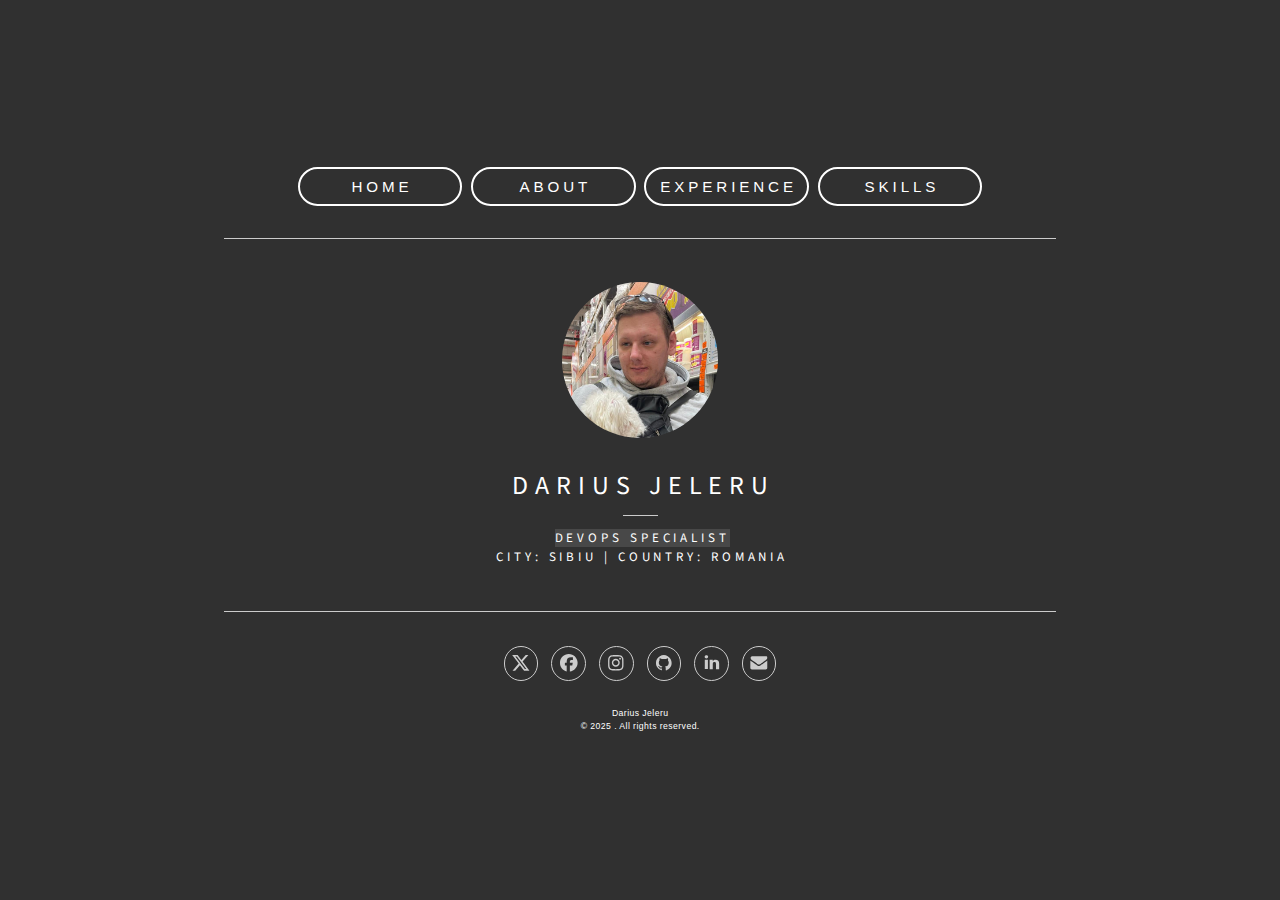
==== commit cd2e52e2: "Update index.html" ====
--- a/index.html
+++ b/index.html
@@ -41,7 +41,7 @@
 								<div class="inner">
 									<h1 id="text23">Darius Jeleru</h1>
 									<hr id="divider12">
-									<p id="text25"><span class="p"><spoiler-text>DevOps Specialist</spoiler-text><br />City: Sibiu | Country: Romania</span></p>
+									<p id="text25"><span class="p"><mark>DevOps Specialist</mark><br />City: Sibiu | Country: Romania</span></p>
 								</div>
 							</div>
 						</div>
@@ -183,4 +183,4 @@
 		</div>
 		<script src="assets/main.js"></script>
 	</body>
-</html>+</html>
